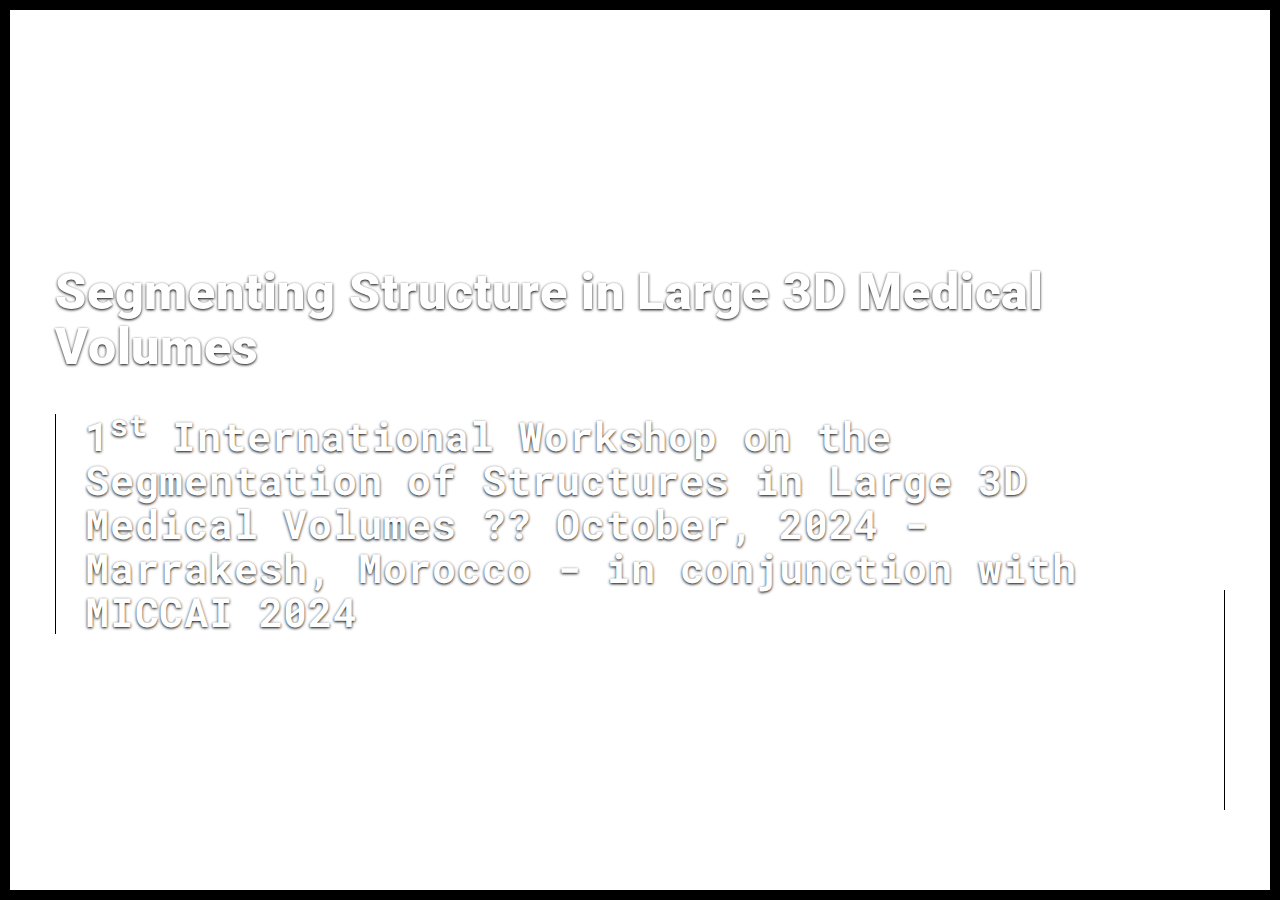
==== index.html @ 083bbbdd "update information" ====
<!DOCTYPE html>
<html lang="en">

<head>
  <meta charset="UTF-8">
  <meta content="IE=edge" http-equiv="X-UA-Compatible">
  <meta content="width=device-width,initial-scale=1" name="viewport">
  <meta content="description" name="description">
  <meta name="google" content="notranslate" />
  <meta content="Mashup templates have been developped by Orson.io team" name="author">

  <!-- Disable tap highlight on IE -->
  <meta name="msapplication-tap-highlight" content="no">
  
  <link rel="apple-touch-icon" sizes="57x57" href="./assets/favicon/apple-icon-57x57.png">
  <link rel="apple-touch-icon" sizes="60x60" href="./assets/favicon/apple-icon-60x60.png">
  <link rel="apple-touch-icon" sizes="72x72" href="./assets/favicon/apple-icon-72x72.png">
  <link rel="apple-touch-icon" sizes="76x76" href="./assets/favicon/apple-icon-76x76.png">
  <link rel="apple-touch-icon" sizes="114x114" href="./assets/favicon/apple-icon-114x114.png">
  <link rel="apple-touch-icon" sizes="120x120" href="./assets/favicon/apple-icon-120x120.png">
  <link rel="apple-touch-icon" sizes="144x144" href="./assets/favicon/apple-icon-144x144.png">
  <link rel="apple-touch-icon" sizes="152x152" href="./assets/favicon/apple-icon-152x152.png">
  <link rel="apple-touch-icon" sizes="180x180" href="./assets/favicon/apple-icon-180x180.png">
  <link rel="icon" type="image/png" sizes="192x192"  href="./assets/favicon/android-icon-192x192.png">
  <link rel="icon" type="image/png" sizes="32x32" href="./assets/favicon/favicon-32x32.png">
  <link rel="icon" type="image/png" sizes="96x96" href="./assets/favicon/favicon-96x96.png">
  <link rel="icon" type="image/png" sizes="16x16" href="./assets/favicon/favicon-16x16.png">
  
  <!--
  <link rel="icon" sizes="180x180" href="./assets/apple-icon-180x180.png">
  <link href="./assets/favicon.ico" rel="icon">
  -->

  <title>SASL3D Workshop</title>

<link href="./style.css" rel="stylesheet"></head>

<body class="minimal">
<div id="site-border-left"></div>
<div id="site-border-right"></div>
<div id="site-border-top"></div>
<div id="site-border-bottom"></div>
    
<script src="https://www.w3schools.com/lib/w3data.js"></script>
<header>
  <nav class="navbar  navbar-fixed-top navbar-inverse">
    <div w3-include-html="header.html"></div>
    <script>w3IncludeHTML();</script>
  </nav>
</header>
    
<!-- Add your site or app content here -->
  <div class="hero-full-container background-image-container white-text-container" style="background-image: url('./assets/images/space.png')">
    <div class="container">
      <div class="row">
        <div class="col-xl-12">
          <div class="hero-full-wrapper">
            <div class="text-content">
              <h1>Segmenting Structure in Large 3D Medical Volumes</h1>
                <h2>
                <span id="typed-strings">
                  <span>1<sup>st</sup> International Workshop on the Segmentation of Structures in Large 3D Medical Volumes</span>
                  <span>?? October, 2024 - Marrakesh, Morocco - in conjunction with MICCAI 2024</span>
                </span>
                <span id="typed"></span>
              </h2>
            </div>
          </div>
        </div>
      </div>
    </div>
  </div>

<script>
  document.addEventListener("DOMContentLoaded", function (event) {
     type();
     movingBackgroundImage();
  });
</script>

<!-- Google Analytics: change UA-XXXXX-X to be your site's ID -->
<!-- Global site tag (gtag.js) - Google Analytics -->
<script async src="https://www.googletagmanager.com/gtag/js?id=G-4VX36C1GSM"></script>
<script>
	window.dataLayer = window.dataLayer || [];

	function gtag() {
		dataLayer.push(arguments);
	}

	gtag('js', new Date());

	gtag('config', 'G-4VX36C1GSM');
</script>
<!--
<script>
  (function (i, s, o, g, r, a, m) {
    i['GoogleAnalyticsObject'] = r; i[r] = i[r] || function () {
      (i[r].q = i[r].q || []).push(arguments)
    }, i[r].l = 1 * new Date(); a = s.createElement(o),
      m = s.getElementsByTagName(o)[0]; a.async = 1; a.src = g; m.parentNode.insertBefore(a, m)
  })(window, document, 'script', '//www.google-analytics.com/analytics.js', 'ga');
  ga('create', 'G-4VX36C1GSM', 'auto');
  ga('send', 'pageview');
</script>
-->
<script type="text/javascript" src="./style.js"></script></body>

</html>
---- style.css ----
@import url(https://fonts.googleapis.com/css?family=Roboto:900|Roboto+Mono:300,400,700);
@import url(https://maxcdn.bootstrapcdn.com/font-awesome/4.7.0/css/font-awesome.min.css);

/*!
 * Bootstrap v3.3.7 (http://getbootstrap.com)
 * Copyright 2011-2016 Twitter, Inc.
 * Licensed under MIT (https://github.com/twbs/bootstrap/blob/master/LICENSE)
 */


/*! normalize.css v3.0.3 | MIT License | github.com/necolas/normalize.css */

html {
	font-family: sans-serif;
	-ms-text-size-adjust: 100%;
	-webkit-text-size-adjust: 100%
}

body {
	margin: 0
}

article,
aside,
details,
figcaption,
figure,
footer,
header,
hgroup,
main,
menu,
nav,
section,
summary {
	display: block
}

audio,
canvas,
progress,
video {
	display: inline-block;
	vertical-align: baseline
}

audio:not([controls]) {
	display: none;
	height: 0
}

[hidden],
template {
	display: none
}

a {
	background-color: transparent
}

a:active,
a:hover {
	outline: 0
}

abbr[title] {
	border-bottom: 1px dotted
}

b,
strong {
	font-weight: 700
}

dfn {
	font-style: italic
}

h1 {
	font-size: 1em;
	margin: .67em 0
}

mark {
	background: #ff0;
	color: #000
}

small {
	font-size: 80%
}

sub,
sup {
	font-size: 75%;
	line-height: 0;
	position: relative;
	vertical-align: baseline
}

sup {
	top: -.5em
}

sub {
	bottom: -.25em
}

img {
	border: 0
}

svg:not(:root) {
	overflow: hidden
}

figure {
	margin: 1em 40px
}

hr {
	box-sizing: content-box;
	height: 0
}

pre {
	overflow: auto
}

code,
kbd,
pre,
samp {
	font-family: monospace, monospace;
	font-size: 1em
}

button,
input,
optgroup,
select,
textarea {
	color: inherit;
	font: inherit;
	margin: 0
}

button {
	overflow: visible
}

button,
select {
	text-transform: none
}

button,
html input[type=button],
input[type=reset],
input[type=submit] {
	-webkit-appearance: button;
	cursor: pointer
}

button[disabled],
html input[disabled] {
	cursor: default
}

button::-moz-focus-inner,
input::-moz-focus-inner {
	border: 0;
	padding: 0
}

input {
	line-height: normal
}

input[type=checkbox],
input[type=radio] {
	box-sizing: border-box;
	padding: 0
}

input[type=number]::-webkit-inner-spin-button,
input[type=number]::-webkit-outer-spin-button {
	height: auto
}

input[type=search] {
	-webkit-appearance: textfield;
	box-sizing: content-box
}

input[type=search]::-webkit-search-cancel-button,
input[type=search]::-webkit-search-decoration {
	-webkit-appearance: none
}

fieldset {
	border: 1px solid silver;
	margin: 0 2px;
	padding: .35em .625em .75em
}

textarea {
	overflow: auto
}

optgroup {
	font-weight: 700
}

table {
	border-collapse: collapse;
	border-spacing: 0
}

td,
th {
	padding: 0
}


/*! Source: https://github.com/h5bp/html5-boilerplate/blob/master/src/css/main.css */

@media print {
	*,
	:after,
	:before {
		background: transparent!important;
		color: #000!important;
		box-shadow: none!important;
		text-shadow: none!important
	}
	a,
	a:visited {
		text-decoration: underline
	}
	a[href]:after {
		content: " (" attr(href) ")"
	}
	abbr[title]:after {
		content: " (" attr(title) ")"
	}
	a[href^="#"]:after,
	a[href^="javascript:"]:after {
		content: ""
	}
	blockquote,
	pre {
		border: 1px solid #999;
		page-break-inside: avoid
	}
	thead {
		display: table-header-group
	}
	img,
	tr {
		page-break-inside: avoid
	}
	img {
		max-width: 100%!important
	}
	h2,
	h3,
	p {
		orphans: 3;
		widows: 3
	}
	h2,
	h3 {
		page-break-after: avoid
	}
	.navbar {
		display: none
	}
	.btn>.caret,
	.dropup>.btn>.caret {
		border-top-color: #000!important
	}
	.label {
		border: 1px solid #000
	}
	.table {
		border-collapse: collapse!important
	}
	.table td,
	.table th {
		background-color: #fff!important
	}
	.table-bordered td,
	.table-bordered th {
		border: 1px solid #ddd!important
	}
}

*,
:after,
:before {
	-webkit-box-sizing: border-box;
	-moz-box-sizing: border-box;
	box-sizing: border-box
}

html {
	font-size: 10px;
	-webkit-tap-highlight-color: transparent
}

body {
	font-family: Roboto Mono, Helvetica, Arial, sans-serif;
	font-size: 16px;
	line-height: 1.78;
	color: #000;
	background-color: #fff
}

button,
input,
select,
textarea {
	font-family: inherit;
	font-size: inherit;
	line-height: inherit
}

a {
	color: #001aff;
	text-decoration: none
}

a:focus,
a:hover {
	color: #0012b3;
	text-decoration: underline
}

a:focus {
	outline: 5px auto -webkit-focus-ring-color;
	outline-offset: -2px
}

figure {
	margin: 0
}

img {
	vertical-align: middle
}

.img-responsive {
	display: block;
	max-width: 100%;
	height: auto
}

.img-rounded {
	border-radius: 0
}

.img-thumbnail {
	padding: 4px;
	line-height: 1.78;
	background-color: #fff;
	border: 1px solid #ddd;
	border-radius: 0;
	-webkit-transition: all .2s ease-in-out;
	-o-transition: all .2s ease-in-out;
	transition: all .2s ease-in-out;
	display: inline-block;
	max-width: 100%;
	height: auto
}

.img-circle {
	border-radius: 50%
}

hr {
	margin-top: 19px;
	margin-bottom: 19px;
	border: 0;
	border-top: 1px solid #eee
}

.sr-only {
	position: absolute;
	width: 1px;
	height: 1px;
	margin: -1px;
	padding: 0;
	overflow: hidden;
	clip: rect(0, 0, 0, 0);
	border: 0
}

.sr-only-focusable:active,
.sr-only-focusable:focus {
	position: static;
	width: auto;
	height: auto;
	margin: 0;
	overflow: visible;
	clip: auto
}

[role=button] {
	cursor: pointer
}

.h1,
.h2,
.h3,
.h4,
.h5,
.h6,
h1,
h2,
h3,
h4,
h5,
h6 {
	font-family: Roboto Mono, Helvetica, Arial, sans-serif;
	font-weight: 700;
	line-height: 1.1;
	color: #000
}

.h1 .small,
.h1 small,
.h2 .small,
.h2 small,
.h3 .small,
.h3 small,
.h4 .small,
.h4 small,
.h5 .small,
.h5 small,
.h6 .small,
.h6 small,
h1 .small,
h1 small,
h2 .small,
h2 small,
h3 .small,
h3 small,
h4 .small,
h4 small,
h5 .small,
h5 small,
h6 .small,
h6 small {
	font-weight: 400;
	line-height: 1;
	color: #777
}

.h1,
.h2,
.h3,
h1,
h2,
h3 {
	margin-top: 19px;
	margin-bottom: 9.5px
}

.h1 .small,
.h1 small,
.h2 .small,
.h2 small,
.h3 .small,
.h3 small,
h1 .small,
h1 small,
h2 .small,
h2 small,
h3 .small,
h3 small {
	font-size: 65%
}

.h4,
.h5,
.h6,
h4,
h5,
h6 {
	margin-top: 9.5px;
	margin-bottom: 9.5px
}

.h4 .small,
.h4 small,
.h5 .small,
.h5 small,
.h6 .small,
.h6 small,
h4 .small,
h4 small,
h5 .small,
h5 small,
h6 .small,
h6 small {
	font-size: 75%
}

.h1,
h1 {
	font-size: 50px
}

.h2,
h2 {
	font-size: 40px
}

.h3,
h3 {
	font-size: 20px
}

.h4,
.h5,
h4,
h5 {
	font-size: 11px
}

.h6,
h6 {
	font-size: 10px
}

p {
	margin: 0 0 9.5px
}

.lead {
	margin-bottom: 19px;
	font-size: 12px;
	font-weight: 300;
	line-height: 1.4
}

@media (min-width:768px) {
	.lead {
		font-size: 16.5px
	}
}

.small,
small {
	font-size: 90%
}

.mark,
mark {
	background-color: #fcf8e3;
	padding: .2em
}

.text-left {
	text-align: left
}

.text-right {
	text-align: right
}

.text-center {
	text-align: center
}

.text-justify {
	text-align: justify
}

.text-nowrap {
	white-space: nowrap
}

.text-lowercase {
	text-transform: lowercase
}

.initialism,
.text-uppercase {
	text-transform: uppercase
}

.text-capitalize {
	text-transform: capitalize
}

.text-muted {
	color: #777
}

.text-primary {
	color: #001aff
}

a.text-primary:focus,
a.text-primary:hover {
	color: #0015cc
}

.text-success {
	color: #fff
}

a.text-success:focus,
a.text-success:hover {
	color: #e6e6e6
}

.text-info {
	color: #31708f
}

a.text-info:focus,
a.text-info:hover {
	color: #245269
}

.text-warning {
	color: #8a6d3b
}

a.text-warning:focus,
a.text-warning:hover {
	color: #66512c
}

.text-danger {
	color: #fff
}

a.text-danger:focus,
a.text-danger:hover {
	color: #e6e6e6
}

.bg-primary {
	color: #fff;
	background-color: #001aff
}

a.bg-primary:focus,
a.bg-primary:hover {
	background-color: #0015cc
}

.bg-success,
a.bg-success:focus,
a.bg-success:hover {
	background-color: #000
}

.bg-info {
	background-color: #d9edf7
}

a.bg-info:focus,
a.bg-info:hover {
	background-color: #afd9ee
}

.bg-warning {
	background-color: #fcf8e3
}

a.bg-warning:focus,
a.bg-warning:hover {
	background-color: #f7ecb5
}

.bg-danger {
	background-color: red
}

a.bg-danger:focus,
a.bg-danger:hover {
	background-color: #c00
}

.page-header {
	padding-bottom: 8.5px;
	margin: 38px 0 19px;
	border-bottom: 1px solid #eee
}

ol,
ul {
	margin-top: 0;
	margin-bottom: 9.5px
}

ol ol,
ol ul,
ul ol,
ul ul {
	margin-bottom: 0
}

.list-inline,
.list-unstyled {
	padding-left: 0;
	list-style: none
}

.list-inline {
	margin-left: -5px
}

.list-inline>li {
	display: inline-block;
	padding-left: 5px;
	padding-right: 5px
}

dl {
	margin-top: 0;
	margin-bottom: 19px
}

dd,
dt {
	line-height: 1.78
}

dt {
	font-weight: 700
}

dd {
	margin-left: 0
}

.dl-horizontal dd:after,
.dl-horizontal dd:before {
	content: " ";
	display: table
}

.dl-horizontal dd:after {
	clear: both
}

@media (min-width:768px) {
	.dl-horizontal dt {
		float: left;
		width: 160px;
		clear: left;
		text-align: right;
		overflow: hidden;
		text-overflow: ellipsis;
		white-space: nowrap
	}
	.dl-horizontal dd {
		margin-left: 180px
	}
}

abbr[data-original-title],
abbr[title] {
	cursor: help;
	border-bottom: 1px dotted #777
}

.initialism {
	font-size: 90%
}

blockquote {
	padding: 9.5px 19px;
	margin: 0 0 19px;
	font-size: 13.75px;
	border-left: 5px solid #eee
}

blockquote ol:last-child,
blockquote p:last-child,
blockquote ul:last-child {
	margin-bottom: 0
}

blockquote .small,
blockquote footer,
blockquote small {
	display: block;
	font-size: 80%;
	line-height: 1.78;
	color: #777
}

blockquote .small:before,
blockquote footer:before,
blockquote small:before {
	content: "\2014   \A0"
}

.blockquote-reverse,
blockquote.pull-right {
	padding-right: 15px;
	padding-left: 0;
	border-right: 5px solid #eee;
	border-left: 0;
	text-align: right
}

.blockquote-reverse .small:before,
.blockquote-reverse footer:before,
.blockquote-reverse small:before,
blockquote.pull-right .small:before,
blockquote.pull-right footer:before,
blockquote.pull-right small:before {
	content: ""
}

.blockquote-reverse .small:after,
.blockquote-reverse footer:after,
.blockquote-reverse small:after,
blockquote.pull-right .small:after,
blockquote.pull-right footer:after,
blockquote.pull-right small:after {
	content: "\A0   \2014"
}

address {
	margin-bottom: 19px;
	font-style: normal;
	line-height: 1.78
}

code,
kbd,
pre,
samp {
	font-family: Menlo, Monaco, Consolas, Courier New, monospace
}

code {
	color: #c7254e;
	background-color: #f9f2f4
}

code,
kbd {
	padding: 2px 4px;
	font-size: 90%;
	border-radius: 0
}

kbd {
	color: #fff;
	background-color: #333;
	box-shadow: inset 0 -1px 0 rgba(0, 0, 0, .25)
}

kbd kbd {
	padding: 0;
	font-size: 100%;
	font-weight: 700;
	box-shadow: none
}

pre {
	display: block;
	padding: 9px;
	margin: 0 0 9.5px;
	font-size: 10px;
	line-height: 1.78;
	word-break: break-all;
	word-wrap: break-word;
	color: #333;
	background-color: #f5f5f5;
	border: 1px solid #ccc;
	border-radius: 0
}

pre code {
	padding: 0;
	font-size: inherit;
	color: inherit;
	white-space: pre-wrap;
	background-color: transparent;
	border-radius: 0
}

.pre-scrollable {
	max-height: 340px;
	overflow-y: scroll
}

.container {
	margin-right: auto;
	margin-left: auto;
	padding-left: 15px;
	padding-right: 15px
}

.container:after,
.container:before {
	content: " ";
	display: table
}

.container:after {
	clear: both
}

@media (min-width:768px) {
	.container {
		width: 750px
	}
}

@media (min-width:992px) {
	.container {
		width: 970px
	}
}

@media (min-width:1200px) {
	.container {
		width: 1170px
	}
}

.container-fluid {
	margin-right: auto;
	margin-left: auto;
	padding-left: 15px;
	padding-right: 15px
}

.container-fluid:after,
.container-fluid:before {
	content: " ";
	display: table
}

.container-fluid:after {
	clear: both
}

.row {
	margin-left: -15px;
	margin-right: -15px
}

.row:after,
.row:before {
	content: " ";
	display: table
}

.row:after {
	clear: both
}

.col-lg-1,
.col-lg-2,
.col-lg-3,
.col-lg-4,
.col-lg-5,
.col-lg-6,
.col-lg-7,
.col-lg-8,
.col-lg-9,
.col-lg-10,
.col-lg-11,
.col-lg-12,
.col-md-1,
.col-md-2,
.col-md-3,
.col-md-4,
.col-md-5,
.col-md-6,
.col-md-7,
.col-md-8,
.col-md-9,
.col-md-10,
.col-md-11,
.col-md-12,
.col-sm-1,
.col-sm-2,
.col-sm-3,
.col-sm-4,
.col-sm-5,
.col-sm-6,
.col-sm-7,
.col-sm-8,
.col-sm-9,
.col-sm-10,
.col-sm-11,
.col-sm-12,
.col-xs-1,
.col-xs-2,
.col-xs-3,
.col-xs-4,
.col-xs-5,
.col-xs-6,
.col-xs-7,
.col-xs-8,
.col-xs-9,
.col-xs-10,
.col-xs-11,
.col-xs-12 {
	position: relative;
	min-height: 1px;
	padding-left: 15px;
	padding-right: 15px
}

.col-xs-1,
.col-xs-2,
.col-xs-3,
.col-xs-4,
.col-xs-5,
.col-xs-6,
.col-xs-7,
.col-xs-8,
.col-xs-9,
.col-xs-10,
.col-xs-11,
.col-xs-12 {
	float: left
}

.col-xs-1 {
	width: 8.33333%
}

.col-xs-2 {
	width: 16.66667%
}

.col-xs-3 {
	width: 25%
}

.col-xs-4 {
	width: 33.33333%
}

.col-xs-5 {
	width: 41.66667%
}

.col-xs-6 {
	width: 50%
}

.col-xs-7 {
	width: 58.33333%
}

.col-xs-8 {
	width: 66.66667%
}

.col-xs-9 {
	width: 75%
}

.col-xs-10 {
	width: 83.33333%
}

.col-xs-11 {
	width: 91.66667%
}

.col-xs-12 {
	width: 100%
}

.col-xs-pull-0 {
	right: auto
}

.col-xs-pull-1 {
	right: 8.33333%
}

.col-xs-pull-2 {
	right: 16.66667%
}

.col-xs-pull-3 {
	right: 25%
}

.col-xs-pull-4 {
	right: 33.33333%
}

.col-xs-pull-5 {
	right: 41.66667%
}

.col-xs-pull-6 {
	right: 50%
}

.col-xs-pull-7 {
	right: 58.33333%
}

.col-xs-pull-8 {
	right: 66.66667%
}

.col-xs-pull-9 {
	right: 75%
}

.col-xs-pull-10 {
	right: 83.33333%
}

.col-xs-pull-11 {
	right: 91.66667%
}

.col-xs-pull-12 {
	right: 100%
}

.col-xs-push-0 {
	left: auto
}

.col-xs-push-1 {
	left: 8.33333%
}

.col-xs-push-2 {
	left: 16.66667%
}

.col-xs-push-3 {
	left: 25%
}

.col-xs-push-4 {
	left: 33.33333%
}

.col-xs-push-5 {
	left: 41.66667%
}

.col-xs-push-6 {
	left: 50%
}

.col-xs-push-7 {
	left: 58.33333%
}

.col-xs-push-8 {
	left: 66.66667%
}

.col-xs-push-9 {
	left: 75%
}

.col-xs-push-10 {
	left: 83.33333%
}

.col-xs-push-11 {
	left: 91.66667%
}

.col-xs-push-12 {
	left: 100%
}

.col-xs-offset-0 {
	margin-left: 0
}

.col-xs-offset-1 {
	margin-left: 8.33333%
}

.col-xs-offset-2 {
	margin-left: 16.66667%
}

.col-xs-offset-3 {
	margin-left: 25%
}

.col-xs-offset-4 {
	margin-left: 33.33333%
}

.col-xs-offset-5 {
	margin-left: 41.66667%
}

.col-xs-offset-6 {
	margin-left: 50%
}

.col-xs-offset-7 {
	margin-left: 58.33333%
}

.col-xs-offset-8 {
	margin-left: 66.66667%
}

.col-xs-offset-9 {
	margin-left: 75%
}

.col-xs-offset-10 {
	margin-left: 83.33333%
}

.col-xs-offset-11 {
	margin-left: 91.66667%
}

.col-xs-offset-12 {
	margin-left: 100%
}

@media (min-width:768px) {
	.col-sm-1,
	.col-sm-2,
	.col-sm-3,
	.col-sm-4,
	.col-sm-5,
	.col-sm-6,
	.col-sm-7,
	.col-sm-8,
	.col-sm-9,
	.col-sm-10,
	.col-sm-11,
	.col-sm-12 {
		float: left
	}
	.col-sm-1 {
		width: 8.33333%
	}
	.col-sm-2 {
		width: 16.66667%
	}
	.col-sm-3 {
		width: 25%
	}
	.col-sm-4 {
		width: 33.33333%
	}
	.col-sm-5 {
		width: 41.66667%
	}
	.col-sm-6 {
		width: 50%
	}
	.col-sm-7 {
		width: 58.33333%
	}
	.col-sm-8 {
		width: 66.66667%
	}
	.col-sm-9 {
		width: 75%
	}
	.col-sm-10 {
		width: 83.33333%
	}
	.col-sm-11 {
		width: 91.66667%
	}
	.col-sm-12 {
		width: 100%
	}
	.col-sm-pull-0 {
		right: auto
	}
	.col-sm-pull-1 {
		right: 8.33333%
	}
	.col-sm-pull-2 {
		right: 16.66667%
	}
	.col-sm-pull-3 {
		right: 25%
	}
	.col-sm-pull-4 {
		right: 33.33333%
	}
	.col-sm-pull-5 {
		right: 41.66667%
	}
	.col-sm-pull-6 {
		right: 50%
	}
	.col-sm-pull-7 {
		right: 58.33333%
	}
	.col-sm-pull-8 {
		right: 66.66667%
	}
	.col-sm-pull-9 {
		right: 75%
	}
	.col-sm-pull-10 {
		right: 83.33333%
	}
	.col-sm-pull-11 {
		right: 91.66667%
	}
	.col-sm-pull-12 {
		right: 100%
	}
	.col-sm-push-0 {
		left: auto
	}
	.col-sm-push-1 {
		left: 8.33333%
	}
	.col-sm-push-2 {
		left: 16.66667%
	}
	.col-sm-push-3 {
		left: 25%
	}
	.col-sm-push-4 {
		left: 33.33333%
	}
	.col-sm-push-5 {
		left: 41.66667%
	}
	.col-sm-push-6 {
		left: 50%
	}
	.col-sm-push-7 {
		left: 58.33333%
	}
	.col-sm-push-8 {
		left: 66.66667%
	}
	.col-sm-push-9 {
		left: 75%
	}
	.col-sm-push-10 {
		left: 83.33333%
	}
	.col-sm-push-11 {
		left: 91.66667%
	}
	.col-sm-push-12 {
		left: 100%
	}
	.col-sm-offset-0 {
		margin-left: 0
	}
	.col-sm-offset-1 {
		margin-left: 8.33333%
	}
	.col-sm-offset-2 {
		margin-left: 16.66667%
	}
	.col-sm-offset-3 {
		margin-left: 25%
	}
	.col-sm-offset-4 {
		margin-left: 33.33333%
	}
	.col-sm-offset-5 {
		margin-left: 41.66667%
	}
	.col-sm-offset-6 {
		margin-left: 50%
	}
	.col-sm-offset-7 {
		margin-left: 58.33333%
	}
	.col-sm-offset-8 {
		margin-left: 66.66667%
	}
	.col-sm-offset-9 {
		margin-left: 75%
	}
	.col-sm-offset-10 {
		margin-left: 83.33333%
	}
	.col-sm-offset-11 {
		margin-left: 91.66667%
	}
	.col-sm-offset-12 {
		margin-left: 100%
	}
}

@media (min-width:992px) {
	.col-md-1,
	.col-md-2,
	.col-md-3,
	.col-md-4,
	.col-md-5,
	.col-md-6,
	.col-md-7,
	.col-md-8,
	.col-md-9,
	.col-md-10,
	.col-md-11,
	.col-md-12 {
		float: left
	}
	.col-md-1 {
		width: 8.33333%
	}
	.col-md-2 {
		width: 16.66667%
	}
	.col-md-3 {
		width: 25%
	}
	.col-md-4 {
		width: 33.33333%
	}
	.col-md-5 {
		width: 41.66667%
	}
	.col-md-6 {
		width: 50%
	}
	.col-md-7 {
		width: 58.33333%
	}
	.col-md-8 {
		width: 66.66667%
	}
	.col-md-9 {
		width: 75%
	}
	.col-md-10 {
		width: 83.33333%
	}
	.col-md-11 {
		width: 91.66667%
	}
	.col-md-12 {
		width: 100%
	}
	.col-md-pull-0 {
		right: auto
	}
	.col-md-pull-1 {
		right: 8.33333%
	}
	.col-md-pull-2 {
		right: 16.66667%
	}
	.col-md-pull-3 {
		right: 25%
	}
	.col-md-pull-4 {
		right: 33.33333%
	}
	.col-md-pull-5 {
		right: 41.66667%
	}
	.col-md-pull-6 {
		right: 50%
	}
	.col-md-pull-7 {
		right: 58.33333%
	}
	.col-md-pull-8 {
		right: 66.66667%
	}
	.col-md-pull-9 {
		right: 75%
	}
	.col-md-pull-10 {
		right: 83.33333%
	}
	.col-md-pull-11 {
		right: 91.66667%
	}
	.col-md-pull-12 {
		right: 100%
	}
	.col-md-push-0 {
		left: auto
	}
	.col-md-push-1 {
		left: 8.33333%
	}
	.col-md-push-2 {
		left: 16.66667%
	}
	.col-md-push-3 {
		left: 25%
	}
	.col-md-push-4 {
		left: 33.33333%
	}
	.col-md-push-5 {
		left: 41.66667%
	}
	.col-md-push-6 {
		left: 50%
	}
	.col-md-push-7 {
		left: 58.33333%
	}
	.col-md-push-8 {
		left: 66.66667%
	}
	.col-md-push-9 {
		left: 75%
	}
	.col-md-push-10 {
		left: 83.33333%
	}
	.col-md-push-11 {
		left: 91.66667%
	}
	.col-md-push-12 {
		left: 100%
	}
	.col-md-offset-0 {
		margin-left: 0
	}
	.col-md-offset-1 {
		margin-left: 8.33333%
	}
	.col-md-offset-2 {
		margin-left: 16.66667%
	}
	.col-md-offset-3 {
		margin-left: 25%
	}
	.col-md-offset-4 {
		margin-left: 33.33333%
	}
	.col-md-offset-5 {
		margin-left: 41.66667%
	}
	.col-md-offset-6 {
		margin-left: 50%
	}
	.col-md-offset-7 {
		margin-left: 58.33333%
	}
	.col-md-offset-8 {
		margin-left: 66.66667%
	}
	.col-md-offset-9 {
		margin-left: 75%
	}
	.col-md-offset-10 {
		margin-left: 83.33333%
	}
	.col-md-offset-11 {
		margin-left: 91.66667%
	}
	.col-md-offset-12 {
		margin-left: 100%
	}
}

@media (min-width:1200px) {
	.col-lg-1,
	.col-lg-2,
	.col-lg-3,
	.col-lg-4,
	.col-lg-5,
	.col-lg-6,
	.col-lg-7,
	.col-lg-8,
	.col-lg-9,
	.col-lg-10,
	.col-lg-11,
	.col-lg-12 {
		float: left
	}
	.col-lg-1 {
		width: 8.33333%
	}
	.col-lg-2 {
		width: 16.66667%
	}
	.col-lg-3 {
		width: 25%
	}
	.col-lg-4 {
		width: 33.33333%
	}
	.col-lg-5 {
		width: 41.66667%
	}
	.col-lg-6 {
		width: 50%
	}
	.col-lg-7 {
		width: 58.33333%
	}
	.col-lg-8 {
		width: 66.66667%
	}
	.col-lg-9 {
		width: 75%
	}
	.col-lg-10 {
		width: 83.33333%
	}
	.col-lg-11 {
		width: 91.66667%
	}
	.col-lg-12 {
		width: 100%
	}
	.col-lg-pull-0 {
		right: auto
	}
	.col-lg-pull-1 {
		right: 8.33333%
	}
	.col-lg-pull-2 {
		right: 16.66667%
	}
	.col-lg-pull-3 {
		right: 25%
	}
	.col-lg-pull-4 {
		right: 33.33333%
	}
	.col-lg-pull-5 {
		right: 41.66667%
	}
	.col-lg-pull-6 {
		right: 50%
	}
	.col-lg-pull-7 {
		right: 58.33333%
	}
	.col-lg-pull-8 {
		right: 66.66667%
	}
	.col-lg-pull-9 {
		right: 75%
	}
	.col-lg-pull-10 {
		right: 83.33333%
	}
	.col-lg-pull-11 {
		right: 91.66667%
	}
	.col-lg-pull-12 {
		right: 100%
	}
	.col-lg-push-0 {
		left: auto
	}
	.col-lg-push-1 {
		left: 8.33333%
	}
	.col-lg-push-2 {
		left: 16.66667%
	}
	.col-lg-push-3 {
		left: 25%
	}
	.col-lg-push-4 {
		left: 33.33333%
	}
	.col-lg-push-5 {
		left: 41.66667%
	}
	.col-lg-push-6 {
		left: 50%
	}
	.col-lg-push-7 {
		left: 58.33333%
	}
	.col-lg-push-8 {
		left: 66.66667%
	}
	.col-lg-push-9 {
		left: 75%
	}
	.col-lg-push-10 {
		left: 83.33333%
	}
	.col-lg-push-11 {
		left: 91.66667%
	}
	.col-lg-push-12 {
		left: 100%
	}
	.col-lg-offset-0 {
		margin-left: 0
	}
	.col-lg-offset-1 {
		margin-left: 8.33333%
	}
	.col-lg-offset-2 {
		margin-left: 16.66667%
	}
	.col-lg-offset-3 {
		margin-left: 25%
	}
	.col-lg-offset-4 {
		margin-left: 33.33333%
	}
	.col-lg-offset-5 {
		margin-left: 41.66667%
	}
	.col-lg-offset-6 {
		margin-left: 50%
	}
	.col-lg-offset-7 {
		margin-left: 58.33333%
	}
	.col-lg-offset-8 {
		margin-left: 66.66667%
	}
	.col-lg-offset-9 {
		margin-left: 75%
	}
	.col-lg-offset-10 {
		margin-left: 83.33333%
	}
	.col-lg-offset-11 {
		margin-left: 91.66667%
	}
	.col-lg-offset-12 {
		margin-left: 100%
	}
}

table {
	background-color: transparent
}

caption {
	padding-top: 8px;
	padding-bottom: 8px;
	color: #777
}

caption,
th {
	text-align: left
}

.table {
	width: 100%;
	max-width: 100%;
	margin-bottom: 19px
}

.table>tbody>tr>td,
.table>tbody>tr>th,
.table>tfoot>tr>td,
.table>tfoot>tr>th,
.table>thead>tr>td,
.table>thead>tr>th {
	padding: 8px;
	line-height: 1.78;
	vertical-align: top;
	border-top: 1px solid #ddd
}

.table>thead>tr>th {
	vertical-align: bottom;
	border-bottom: 2px solid #ddd
}

.table>caption+thead>tr:first-child>td,
.table>caption+thead>tr:first-child>th,
.table>colgroup+thead>tr:first-child>td,
.table>colgroup+thead>tr:first-child>th,
.table>thead:first-child>tr:first-child>td,
.table>thead:first-child>tr:first-child>th {
	border-top: 0
}

.table>tbody+tbody {
	border-top: 2px solid #ddd
}

.table .table {
	background-color: #fff
}

.table-condensed>tbody>tr>td,
.table-condensed>tbody>tr>th,
.table-condensed>tfoot>tr>td,
.table-condensed>tfoot>tr>th,
.table-condensed>thead>tr>td,
.table-condensed>thead>tr>th {
	padding: 5px
}

.table-bordered,
.table-bordered>tbody>tr>td,
.table-bordered>tbody>tr>th,
.table-bordered>tfoot>tr>td,
.table-bordered>tfoot>tr>th,
.table-bordered>thead>tr>td,
.table-bordered>thead>tr>th {
	border: 1px solid #ddd
}

.table-bordered>thead>tr>td,
.table-bordered>thead>tr>th {
	border-bottom-width: 2px
}

.table-striped>tbody>tr:nth-of-type(odd) {
	background-color: #f9f9f9
}

.table-hover>tbody>tr:hover {
	background-color: #f5f5f5
}

table col[class*=col-] {
	position: static;
	float: none;
	display: table-column
}

table td[class*=col-],
table th[class*=col-] {
	position: static;
	float: none;
	display: table-cell
}

.table>tbody>tr.active>td,
.table>tbody>tr.active>th,
.table>tbody>tr>td.active,
.table>tbody>tr>th.active,
.table>tfoot>tr.active>td,
.table>tfoot>tr.active>th,
.table>tfoot>tr>td.active,
.table>tfoot>tr>th.active,
.table>thead>tr.active>td,
.table>thead>tr.active>th,
.table>thead>tr>td.active,
.table>thead>tr>th.active {
	background-color: #f5f5f5
}

.table-hover>tbody>tr.active:hover>td,
.table-hover>tbody>tr.active:hover>th,
.table-hover>tbody>tr:hover>.active,
.table-hover>tbody>tr>td.active:hover,
.table-hover>tbody>tr>th.active:hover {
	background-color: #e8e8e8
}

.table-hover>tbody>tr.success:hover>td,
.table-hover>tbody>tr.success:hover>th,
.table-hover>tbody>tr:hover>.success,
.table-hover>tbody>tr>td.success:hover,
.table-hover>tbody>tr>th.success:hover,
.table>tbody>tr.success>td,
.table>tbody>tr.success>th,
.table>tbody>tr>td.success,
.table>tbody>tr>th.success,
.table>tfoot>tr.success>td,
.table>tfoot>tr.success>th,
.table>tfoot>tr>td.success,
.table>tfoot>tr>th.success,
.table>thead>tr.success>td,
.table>thead>tr.success>th,
.table>thead>tr>td.success,
.table>thead>tr>th.success {
	background-color: #000
}

.table>tbody>tr.info>td,
.table>tbody>tr.info>th,
.table>tbody>tr>td.info,
.table>tbody>tr>th.info,
.table>tfoot>tr.info>td,
.table>tfoot>tr.info>th,
.table>tfoot>tr>td.info,
.table>tfoot>tr>th.info,
.table>thead>tr.info>td,
.table>thead>tr.info>th,
.table>thead>tr>td.info,
.table>thead>tr>th.info {
	background-color: #d9edf7
}

.table-hover>tbody>tr.info:hover>td,
.table-hover>tbody>tr.info:hover>th,
.table-hover>tbody>tr:hover>.info,
.table-hover>tbody>tr>td.info:hover,
.table-hover>tbody>tr>th.info:hover {
	background-color: #c4e3f3
}

.table>tbody>tr.warning>td,
.table>tbody>tr.warning>th,
.table>tbody>tr>td.warning,
.table>tbody>tr>th.warning,
.table>tfoot>tr.warning>td,
.table>tfoot>tr.warning>th,
.table>tfoot>tr>td.warning,
.table>tfoot>tr>th.warning,
.table>thead>tr.warning>td,
.table>thead>tr.warning>th,
.table>thead>tr>td.warning,
.table>thead>tr>th.warning {
	background-color: #fcf8e3
}

.table-hover>tbody>tr.warning:hover>td,
.table-hover>tbody>tr.warning:hover>th,
.table-hover>tbody>tr:hover>.warning,
.table-hover>tbody>tr>td.warning:hover,
.table-hover>tbody>tr>th.warning:hover {
	background-color: #faf2cc
}

.table>tbody>tr.danger>td,
.table>tbody>tr.danger>th,
.table>tbody>tr>td.danger,
.table>tbody>tr>th.danger,
.table>tfoot>tr.danger>td,
.table>tfoot>tr.danger>th,
.table>tfoot>tr>td.danger,
.table>tfoot>tr>th.danger,
.table>thead>tr.danger>td,
.table>thead>tr.danger>th,
.table>thead>tr>td.danger,
.table>thead>tr>th.danger {
	background-color: red
}

.table-hover>tbody>tr.danger:hover>td,
.table-hover>tbody>tr.danger:hover>th,
.table-hover>tbody>tr:hover>.danger,
.table-hover>tbody>tr>td.danger:hover,
.table-hover>tbody>tr>th.danger:hover {
	background-color: #e60000
}

.table-responsive {
	overflow-x: auto;
	min-height: .01%
}

@media screen and (max-width:767px) {
	.table-responsive {
		width: 100%;
		margin-bottom: 14.25px;
		overflow-y: hidden;
		-ms-overflow-style: -ms-autohiding-scrollbar;
		border: 1px solid #ddd
	}
	.table-responsive>.table {
		margin-bottom: 0
	}
	.table-responsive>.table>tbody>tr>td,
	.table-responsive>.table>tbody>tr>th,
	.table-responsive>.table>tfoot>tr>td,
	.table-responsive>.table>tfoot>tr>th,
	.table-responsive>.table>thead>tr>td,
	.table-responsive>.table>thead>tr>th {
		white-space: nowrap
	}
	.table-responsive>.table-bordered {
		border: 0
	}
	.table-responsive>.table-bordered>tbody>tr>td:first-child,
	.table-responsive>.table-bordered>tbody>tr>th:first-child,
	.table-responsive>.table-bordered>tfoot>tr>td:first-child,
	.table-responsive>.table-bordered>tfoot>tr>th:first-child,
	.table-responsive>.table-bordered>thead>tr>td:first-child,
	.table-responsive>.table-bordered>thead>tr>th:first-child {
		border-left: 0
	}
	.table-responsive>.table-bordered>tbody>tr>td:last-child,
	.table-responsive>.table-bordered>tbody>tr>th:last-child,
	.table-responsive>.table-bordered>tfoot>tr>td:last-child,
	.table-responsive>.table-bordered>tfoot>tr>th:last-child,
	.table-responsive>.table-bordered>thead>tr>td:last-child,
	.table-responsive>.table-bordered>thead>tr>th:last-child {
		border-right: 0
	}
	.table-responsive>.table-bordered>tbody>tr:last-child>td,
	.table-responsive>.table-bordered>tbody>tr:last-child>th,
	.table-responsive>.table-bordered>tfoot>tr:last-child>td,
	.table-responsive>.table-bordered>tfoot>tr:last-child>th {
		border-bottom: 0
	}
}

fieldset {
	margin: 0;
	min-width: 0
}

fieldset,
legend {
	padding: 0;
	border: 0
}

legend {
	display: block;
	width: 100%;
	margin-bottom: 19px;
	font-size: 16.5px;
	line-height: inherit;
	color: #333;
	border-bottom: 1px solid #e5e5e5
}

label {
	display: inline-block;
	max-width: 100%;
	margin-bottom: 5px;
	font-weight: 700
}

input[type=search] {
	-webkit-box-sizing: border-box;
	-moz-box-sizing: border-box;
	box-sizing: border-box
}

input[type=checkbox],
input[type=radio] {
	margin: 4px 0 0;
	margin-top: 1px\9;
	line-height: normal
}

input[type=file] {
	display: block
}

input[type=range] {
	display: block;
	width: 100%
}

select[multiple],
select[size] {
	height: auto
}

input[type=checkbox]:focus,
input[type=file]:focus,
input[type=radio]:focus {
	outline: 5px auto -webkit-focus-ring-color;
	outline-offset: -2px
}

output {
	padding-top: 9px
}

.form-control,
output {
	display: block;
	font-size: 11px;
	line-height: 1.78;
	color: #555
}

.form-control {
	width: 100%;
	height: 40px;
	padding: 8px 14px;
	background-color: #fff;
	background-image: none;
	border: 1px solid #000;
	border-radius: 0;
	-webkit-box-shadow: inset 0 1px 1px rgba(0, 0, 0, .075);
	box-shadow: inset 0 1px 1px rgba(0, 0, 0, .075);
	-webkit-transition: border-color .15s ease-in-out, box-shadow .15s ease-in-out;
	-o-transition: border-color ease-in-out .15s, box-shadow ease-in-out .15s;
	transition: border-color .15s ease-in-out, box-shadow .15s ease-in-out
}

.form-control:focus {
	border-color: #66afe9;
	-webkit-box-shadow: inset 0 1px 1px rgba(0, 0, 0, .075), 0 0 8px rgba(102, 175, 233, .6);
	box-shadow: inset 0 1px 1px rgba(0, 0, 0, .075), 0 0 8px rgba(102, 175, 233, .6)
}

.form-control::-moz-placeholder {
	color: #999;
	opacity: 1
}

.form-control:-ms-input-placeholder {
	color: #999
}

.form-control::-webkit-input-placeholder {
	color: #999
}

.form-control::-ms-expand {
	border: 0;
	background-color: transparent
}

.form-control[disabled],
.form-control[readonly],
fieldset[disabled] .form-control {
	background-color: #eee;
	opacity: 1
}

.form-control[disabled],
fieldset[disabled] .form-control {
	cursor: not-allowed
}

textarea.form-control {
	height: auto
}

input[type=search] {
	-webkit-appearance: none
}

@media screen and (-webkit-min-device-pixel-ratio:0) {
	input[type=date].form-control,
	input[type=datetime-local].form-control,
	input[type=month].form-control,
	input[type=time].form-control {
		line-height: 40px
	}
	.input-group-sm>.input-group-btn>input[type=date].btn,
	.input-group-sm>.input-group-btn>input[type=datetime-local].btn,
	.input-group-sm>.input-group-btn>input[type=month].btn,
	.input-group-sm>.input-group-btn>input[type=time].btn,
	.input-group-sm>input[type=date].form-control,
	.input-group-sm>input[type=date].input-group-addon,
	.input-group-sm>input[type=datetime-local].form-control,
	.input-group-sm>input[type=datetime-local].input-group-addon,
	.input-group-sm>input[type=month].form-control,
	.input-group-sm>input[type=month].input-group-addon,
	.input-group-sm>input[type=time].form-control,
	.input-group-sm>input[type=time].input-group-addon,
	.input-group-sm input[type=date],
	.input-group-sm input[type=datetime-local],
	.input-group-sm input[type=month],
	.input-group-sm input[type=time],
	input[type=date].input-sm,
	input[type=datetime-local].input-sm,
	input[type=month].input-sm,
	input[type=time].input-sm {
		line-height: 27px
	}
	.input-group-lg>.input-group-btn>input[type=date].btn,
	.input-group-lg>.input-group-btn>input[type=datetime-local].btn,
	.input-group-lg>.input-group-btn>input[type=month].btn,
	.input-group-lg>.input-group-btn>input[type=time].btn,
	.input-group-lg>input[type=date].form-control,
	.input-group-lg>input[type=date].input-group-addon,
	.input-group-lg>input[type=datetime-local].form-control,
	.input-group-lg>input[type=datetime-local].input-group-addon,
	.input-group-lg>input[type=month].form-control,
	.input-group-lg>input[type=month].input-group-addon,
	.input-group-lg>input[type=time].form-control,
	.input-group-lg>input[type=time].input-group-addon,
	.input-group-lg input[type=date],
	.input-group-lg input[type=datetime-local],
	.input-group-lg input[type=month],
	.input-group-lg input[type=time],
	input[type=date].input-lg,
	input[type=datetime-local].input-lg,
	input[type=month].input-lg,
	input[type=time].input-lg {
		line-height: 41px
	}
}

.form-group {
	margin-bottom: 15px
}

.checkbox,
.radio {
	position: relative;
	display: block;
	margin-top: 10px;
	margin-bottom: 10px
}

.checkbox label,
.radio label {
	min-height: 19px;
	padding-left: 20px;
	margin-bottom: 0;
	font-weight: 400;
	cursor: pointer
}

.checkbox-inline input[type=checkbox],
.checkbox input[type=checkbox],
.radio-inline input[type=radio],
.radio input[type=radio] {
	position: absolute;
	margin-left: -20px;
	margin-top: 4px\9
}

.checkbox+.checkbox,
.radio+.radio {
	margin-top: -5px
}

.checkbox-inline,
.radio-inline {
	position: relative;
	display: inline-block;
	padding-left: 20px;
	margin-bottom: 0;
	vertical-align: middle;
	font-weight: 400;
	cursor: pointer
}

.checkbox-inline+.checkbox-inline,
.radio-inline+.radio-inline {
	margin-top: 0;
	margin-left: 10px
}

.checkbox-inline.disabled,
.checkbox.disabled label,
.radio-inline.disabled,
.radio.disabled label,
fieldset[disabled] .checkbox-inline,
fieldset[disabled] .checkbox label,
fieldset[disabled] .radio-inline,
fieldset[disabled] .radio label,
fieldset[disabled] input[type=checkbox],
fieldset[disabled] input[type=radio],
input[type=checkbox].disabled,
input[type=checkbox][disabled],
input[type=radio].disabled,
input[type=radio][disabled] {
	cursor: not-allowed
}

.form-control-static {
	padding-top: 9px;
	padding-bottom: 9px;
	margin-bottom: 0;
	min-height: 30px
}

.form-control-static.input-lg,
.form-control-static.input-sm,
.input-group-lg>.form-control-static.form-control,
.input-group-lg>.form-control-static.input-group-addon,
.input-group-lg>.input-group-btn>.form-control-static.btn,
.input-group-sm>.form-control-static.form-control,
.input-group-sm>.form-control-static.input-group-addon,
.input-group-sm>.input-group-btn>.form-control-static.btn {
	padding-left: 0;
	padding-right: 0
}

.input-group-sm>.form-control,
.input-group-sm>.input-group-addon,
.input-group-sm>.input-group-btn>.btn,
.input-sm {
	height: 27px;
	padding: 5px 10px;
	font-size: 10px;
	line-height: 1.5;
	border-radius: 0
}

.input-group-sm>.input-group-btn>select.btn,
.input-group-sm>select.form-control,
.input-group-sm>select.input-group-addon,
select.input-sm {
	height: 27px;
	line-height: 27px
}

.input-group-sm>.input-group-btn>select[multiple].btn,
.input-group-sm>.input-group-btn>textarea.btn,
.input-group-sm>select[multiple].form-control,
.input-group-sm>select[multiple].input-group-addon,
.input-group-sm>textarea.form-control,
.input-group-sm>textarea.input-group-addon,
select[multiple].input-sm,
textarea.input-sm {
	height: auto
}

.form-group-sm .form-control {
	height: 27px;
	padding: 5px 10px;
	font-size: 10px;
	line-height: 1.5;
	border-radius: 0
}

.form-group-sm select.form-control {
	height: 27px;
	line-height: 27px
}

.form-group-sm select[multiple].form-control,
.form-group-sm textarea.form-control {
	height: auto
}

.form-group-sm .form-control-static {
	height: 27px;
	min-height: 29px;
	padding: 6px 10px;
	font-size: 10px;
	line-height: 1.5
}

.input-group-lg>.form-control,
.input-group-lg>.input-group-addon,
.input-group-lg>.input-group-btn>.btn,
.input-lg {
	height: 41px;
	padding: 10px 16px;
	font-size: 14px;
	line-height: 1.33333;
	border-radius: 0
}

.input-group-lg>.input-group-btn>select.btn,
.input-group-lg>select.form-control,
.input-group-lg>select.input-group-addon,
select.input-lg {
	height: 41px;
	line-height: 41px
}

.input-group-lg>.input-group-btn>select[multiple].btn,
.input-group-lg>.input-group-btn>textarea.btn,
.input-group-lg>select[multiple].form-control,
.input-group-lg>select[multiple].input-group-addon,
.input-group-lg>textarea.form-control,
.input-group-lg>textarea.input-group-addon,
select[multiple].input-lg,
textarea.input-lg {
	height: auto
}

.form-group-lg .form-control {
	height: 41px;
	padding: 10px 16px;
	font-size: 14px;
	line-height: 1.33333;
	border-radius: 0
}

.form-group-lg select.form-control {
	height: 41px;
	line-height: 41px
}

.form-group-lg select[multiple].form-control,
.form-group-lg textarea.form-control {
	height: auto
}

.form-group-lg .form-control-static {
	height: 41px;
	min-height: 33px;
	padding: 11px 16px;
	font-size: 14px;
	line-height: 1.33333
}

.has-feedback {
	position: relative
}

.has-feedback .form-control {
	padding-right: 50px
}

.form-control-feedback {
	position: absolute;
	top: 0;
	right: 0;
	z-index: 2;
	display: block;
	width: 40px;
	height: 40px;
	line-height: 40px;
	text-align: center;
	pointer-events: none
}

.form-group-lg .form-control+.form-control-feedback,
.input-group-lg+.form-control-feedback,
.input-group-lg>.form-control+.form-control-feedback,
.input-group-lg>.input-group-addon+.form-control-feedback,
.input-group-lg>.input-group-btn>.btn+.form-control-feedback,
.input-lg+.form-control-feedback {
	width: 41px;
	height: 41px;
	line-height: 41px
}

.form-group-sm .form-control+.form-control-feedback,
.input-group-sm+.form-control-feedback,
.input-group-sm>.form-control+.form-control-feedback,
.input-group-sm>.input-group-addon+.form-control-feedback,
.input-group-sm>.input-group-btn>.btn+.form-control-feedback,
.input-sm+.form-control-feedback {
	width: 27px;
	height: 27px;
	line-height: 27px
}

.has-success .checkbox,
.has-success .checkbox-inline,
.has-success.checkbox-inline label,
.has-success.checkbox label,
.has-success .control-label,
.has-success .help-block,
.has-success .radio,
.has-success .radio-inline,
.has-success.radio-inline label,
.has-success.radio label {
	color: #fff
}

.has-success .form-control {
	border-color: #fff;
	-webkit-box-shadow: inset 0 1px 1px rgba(0, 0, 0, .075);
	box-shadow: inset 0 1px 1px rgba(0, 0, 0, .075)
}

.has-success .form-control:focus {
	border-color: #e6e6e6;
	-webkit-box-shadow: inset 0 1px 1px rgba(0, 0, 0, .075), 0 0 6px #fff;
	box-shadow: inset 0 1px 1px rgba(0, 0, 0, .075), 0 0 6px #fff
}

.has-success .input-group-addon {
	color: #fff;
	border-color: #fff;
	background-color: #000
}

.has-success .form-control-feedback {
	color: #fff
}

.has-warning .checkbox,
.has-warning .checkbox-inline,
.has-warning.checkbox-inline label,
.has-warning.checkbox label,
.has-warning .control-label,
.has-warning .help-block,
.has-warning .radio,
.has-warning .radio-inline,
.has-warning.radio-inline label,
.has-warning.radio label {
	color: #8a6d3b
}

.has-warning .form-control {
	border-color: #8a6d3b;
	-webkit-box-shadow: inset 0 1px 1px rgba(0, 0, 0, .075);
	box-shadow: inset 0 1px 1px rgba(0, 0, 0, .075)
}

.has-warning .form-control:focus {
	border-color: #66512c;
	-webkit-box-shadow: inset 0 1px 1px rgba(0, 0, 0, .075), 0 0 6px #c0a16b;
	box-shadow: inset 0 1px 1px rgba(0, 0, 0, .075), 0 0 6px #c0a16b
}

.has-warning .input-group-addon {
	color: #8a6d3b;
	border-color: #8a6d3b;
	background-color: #fcf8e3
}

.has-warning .form-control-feedback {
	color: #8a6d3b
}

.has-error .checkbox,
.has-error .checkbox-inline,
.has-error.checkbox-inline label,
.has-error.checkbox label,
.has-error .control-label,
.has-error .help-block,
.has-error .radio,
.has-error .radio-inline,
.has-error.radio-inline label,
.has-error.radio label {
	color: #fff
}

.has-error .form-control {
	border-color: #fff;
	-webkit-box-shadow: inset 0 1px 1px rgba(0, 0, 0, .075);
	box-shadow: inset 0 1px 1px rgba(0, 0, 0, .075)
}

.has-error .form-control:focus {
	border-color: #e6e6e6;
	-webkit-box-shadow: inset 0 1px 1px rgba(0, 0, 0, .075), 0 0 6px #fff;
	box-shadow: inset 0 1px 1px rgba(0, 0, 0, .075), 0 0 6px #fff
}

.has-error .input-group-addon {
	color: #fff;
	border-color: #fff;
	background-color: red
}

.has-error .form-control-feedback {
	color: #fff
}

.has-feedback label~.form-control-feedback {
	top: 24px
}

.has-feedback label.sr-only~.form-control-feedback {
	top: 0
}

.help-block {
	display: block;
	margin-top: 5px;
	margin-bottom: 10px;
	color: #404040
}

@media (min-width:768px) {
	.form-inline .form-group {
		display: inline-block;
		margin-bottom: 0;
		vertical-align: middle
	}
	.form-inline .form-control {
		display: inline-block;
		width: auto;
		vertical-align: middle
	}
	.form-inline .form-control-static {
		display: inline-block
	}
	.form-inline .input-group {
		display: inline-table;
		vertical-align: middle
	}
	.form-inline .input-group .form-control,
	.form-inline .input-group .input-group-addon,
	.form-inline .input-group .input-group-btn {
		width: auto
	}
	.form-inline .input-group>.form-control {
		width: 100%
	}
	.form-inline .control-label {
		margin-bottom: 0;
		vertical-align: middle
	}
	.form-inline .checkbox,
	.form-inline .radio {
		display: inline-block;
		margin-top: 0;
		margin-bottom: 0;
		vertical-align: middle
	}
	.form-inline .checkbox label,
	.form-inline .radio label {
		padding-left: 0
	}
	.form-inline .checkbox input[type=checkbox],
	.form-inline .radio input[type=radio] {
		position: relative;
		margin-left: 0
	}
	.form-inline .has-feedback .form-control-feedback {
		top: 0
	}
}

.form-horizontal .checkbox,
.form-horizontal .checkbox-inline,
.form-horizontal .radio,
.form-horizontal .radio-inline {
	margin-top: 0;
	margin-bottom: 0;
	padding-top: 9px
}

.form-horizontal .checkbox,
.form-horizontal .radio {
	min-height: 28px
}

.form-horizontal .form-group {
	margin-left: -15px;
	margin-right: -15px
}

.form-horizontal .form-group:after,
.form-horizontal .form-group:before {
	content: " ";
	display: table
}

.form-horizontal .form-group:after {
	clear: both
}

@media (min-width:768px) {
	.form-horizontal .control-label {
		text-align: right;
		margin-bottom: 0;
		padding-top: 9px
	}
}

.form-horizontal .has-feedback .form-control-feedback {
	right: 15px
}

@media (min-width:768px) {
	.form-horizontal .form-group-lg .control-label {
		padding-top: 11px;
		font-size: 14px
	}
}

@media (min-width:768px) {
	.form-horizontal .form-group-sm .control-label {
		padding-top: 6px;
		font-size: 10px
	}
}

.btn {
	display: inline-block;
	margin-bottom: 0;
	font-weight: 400;
	text-align: center;
	vertical-align: middle;
	touch-action: manipulation;
	cursor: pointer;
	background-image: none;
	border: 1px solid transparent;
	white-space: nowrap;
	padding: 8px 14px;
	font-size: 11px;
	line-height: 1.78;
	border-radius: 0;
	-webkit-user-select: none;
	-moz-user-select: none;
	-ms-user-select: none;
	user-select: none
}

.btn.active.focus,
.btn.active:focus,
.btn.focus,
.btn:active.focus,
.btn:active:focus,
.btn:focus {
	outline: 5px auto -webkit-focus-ring-color;
	outline-offset: -2px
}

.btn.focus,
.btn:focus,
.btn:hover {
	color: #000;
	text-decoration: none
}

.btn.active,
.btn:active {
	outline: 0;
	background-image: none;
	-webkit-box-shadow: inset 0 3px 5px rgba(0, 0, 0, .125);
	box-shadow: inset 0 3px 5px rgba(0, 0, 0, .125)
}

.btn.disabled,
.btn[disabled],
fieldset[disabled] .btn {
	cursor: not-allowed;
	opacity: .65;
	filter: alpha(opacity=65);
	-webkit-box-shadow: none;
	box-shadow: none
}

a.btn.disabled,
fieldset[disabled] a.btn {
	pointer-events: none
}

.btn-default,
.btn-default.active,
.btn-default.active.focus,
.btn-default.active:focus,
.btn-default.active:hover,
.btn-default.focus,
.btn-default:active,
.btn-default:active.focus,
.btn-default:active:focus,
.btn-default:active:hover,
.btn-default:focus,
.btn-default:hover,
.open>.btn-default.dropdown-toggle,
.open>.btn-default.dropdown-toggle.focus,
.open>.btn-default.dropdown-toggle:focus,
.open>.btn-default.dropdown-toggle:hover {
	color: #000;
	background-color: transparent;
	border-color: #000
}

.btn-default.active,
.btn-default:active,
.open>.btn-default.dropdown-toggle {
	background-image: none
}

.btn-default.disabled.focus,
.btn-default.disabled:focus,
.btn-default.disabled:hover,
.btn-default[disabled].focus,
.btn-default[disabled]:focus,
.btn-default[disabled]:hover,
fieldset[disabled] .btn-default.focus,
fieldset[disabled] .btn-default:focus,
fieldset[disabled] .btn-default:hover {
	background-color: transparent;
	border-color: #000
}

.btn-default .badge {
	color: transparent;
	background-color: #000
}

.btn-primary {
	color: #001aff;
	background-color: transparent;
	border-color: #001aff
}

.btn-primary.focus,
.btn-primary:focus {
	color: #001aff;
	background-color: transparent;
	border-color: #000d80
}

.btn-primary.active,
.btn-primary:active,
.btn-primary:hover,
.open>.btn-primary.dropdown-toggle {
	color: #001aff;
	background-color: transparent;
	border-color: #0014c2
}

.btn-primary.active.focus,
.btn-primary.active:focus,
.btn-primary.active:hover,
.btn-primary:active.focus,
.btn-primary:active:focus,
.btn-primary:active:hover,
.open>.btn-primary.dropdown-toggle.focus,
.open>.btn-primary.dropdown-toggle:focus,
.open>.btn-primary.dropdown-toggle:hover {
	color: #001aff;
	background-color: transparent;
	border-color: #000d80
}

.btn-primary.active,
.btn-primary:active,
.open>.btn-primary.dropdown-toggle {
	background-image: none
}

.btn-primary.disabled.focus,
.btn-primary.disabled:focus,
.btn-primary.disabled:hover,
.btn-primary[disabled].focus,
.btn-primary[disabled]:focus,
.btn-primary[disabled]:hover,
fieldset[disabled] .btn-primary.focus,
fieldset[disabled] .btn-primary:focus,
fieldset[disabled] .btn-primary:hover {
	background-color: transparent;
	border-color: #001aff
}

.btn-primary .badge {
	color: transparent;
	background-color: #001aff
}

.btn-success {
	color: #5cb85c;
	background-color: transparent;
	border-color: #5cb85c
}

.btn-success.focus,
.btn-success:focus {
	color: #5cb85c;
	background-color: transparent;
	border-color: #2d672d
}

.btn-success.active,
.btn-success:active,
.btn-success:hover,
.open>.btn-success.dropdown-toggle {
	color: #5cb85c;
	background-color: transparent;
	border-color: #419641
}

.btn-success.active.focus,
.btn-success.active:focus,
.btn-success.active:hover,
.btn-success:active.focus,
.btn-success:active:focus,
.btn-success:active:hover,
.open>.btn-success.dropdown-toggle.focus,
.open>.btn-success.dropdown-toggle:focus,
.open>.btn-success.dropdown-toggle:hover {
	color: #5cb85c;
	background-color: transparent;
	border-color: #2d672d
}

.btn-success.active,
.btn-success:active,
.open>.btn-success.dropdown-toggle {
	background-image: none
}

.btn-success.disabled.focus,
.btn-success.disabled:focus,
.btn-success.disabled:hover,
.btn-success[disabled].focus,
.btn-success[disabled]:focus,
.btn-success[disabled]:hover,
fieldset[disabled] .btn-success.focus,
fieldset[disabled] .btn-success:focus,
fieldset[disabled] .btn-success:hover {
	background-color: transparent;
	border-color: #5cb85c
}

.btn-success .badge {
	color: transparent;
	background-color: #5cb85c
}

.btn-info {
	border-color: #5bc0de
}

.btn-info,
.btn-info.focus,
.btn-info:focus {
	color: #5bc0de;
	background-color: transparent
}

.btn-info.focus,
.btn-info:focus {
	border-color: #1f7e9a
}

.btn-info.active,
.btn-info:active,
.btn-info:hover,
.open>.btn-info.dropdown-toggle {
	color: #5bc0de;
	background-color: transparent;
	border-color: #2aabd2
}

.btn-info.active.focus,
.btn-info.active:focus,
.btn-info.active:hover,
.btn-info:active.focus,
.btn-info:active:focus,
.btn-info:active:hover,
.open>.btn-info.dropdown-toggle.focus,
.open>.btn-info.dropdown-toggle:focus,
.open>.btn-info.dropdown-toggle:hover {
	color: #5bc0de;
	background-color: transparent;
	border-color: #1f7e9a
}

.btn-info.active,
.btn-info:active,
.open>.btn-info.dropdown-toggle {
	background-image: none
}

.btn-info.disabled.focus,
.btn-info.disabled:focus,
.btn-info.disabled:hover,
.btn-info[disabled].focus,
.btn-info[disabled]:focus,
.btn-info[disabled]:hover,
fieldset[disabled] .btn-info.focus,
fieldset[disabled] .btn-info:focus,
fieldset[disabled] .btn-info:hover {
	background-color: transparent;
	border-color: #5bc0de
}

.btn-info .badge {
	color: transparent;
	background-color: #5bc0de
}

.btn-warning {
	color: #f0ad4e;
	background-color: transparent;
	border-color: #f0ad4e
}

.btn-warning.focus,
.btn-warning:focus {
	color: #f0ad4e;
	background-color: transparent;
	border-color: #b06d0f
}

.btn-warning.active,
.btn-warning:active,
.btn-warning:hover,
.open>.btn-warning.dropdown-toggle {
	color: #f0ad4e;
	background-color: transparent;
	border-color: #eb9316
}

.btn-warning.active.focus,
.btn-warning.active:focus,
.btn-warning.active:hover,
.btn-warning:active.focus,
.btn-warning:active:focus,
.btn-warning:active:hover,
.open>.btn-warning.dropdown-toggle.focus,
.open>.btn-warning.dropdown-toggle:focus,
.open>.btn-warning.dropdown-toggle:hover {
	color: #f0ad4e;
	background-color: transparent;
	border-color: #b06d0f
}

.btn-warning.active,
.btn-warning:active,
.open>.btn-warning.dropdown-toggle {
	background-image: none
}

.btn-warning.disabled.focus,
.btn-warning.disabled:focus,
.btn-warning.disabled:hover,
.btn-warning[disabled].focus,
.btn-warning[disabled]:focus,
.btn-warning[disabled]:hover,
fieldset[disabled] .btn-warning.focus,
fieldset[disabled] .btn-warning:focus,
fieldset[disabled] .btn-warning:hover {
	background-color: transparent;
	border-color: #f0ad4e
}

.btn-warning .badge {
	color: transparent;
	background-color: #f0ad4e
}

.btn-danger {
	color: #d9534f;
	background-color: transparent;
	border-color: #d9534f
}

.btn-danger.focus,
.btn-danger:focus {
	color: #d9534f;
	background-color: transparent;
	border-color: #8b211e
}

.btn-danger.active,
.btn-danger:active,
.btn-danger:hover,
.open>.btn-danger.dropdown-toggle {
	color: #d9534f;
	background-color: transparent;
	border-color: #c12e2a
}

.btn-danger.active.focus,
.btn-danger.active:focus,
.btn-danger.active:hover,
.btn-danger:active.focus,
.btn-danger:active:focus,
.btn-danger:active:hover,
.open>.btn-danger.dropdown-toggle.focus,
.open>.btn-danger.dropdown-toggle:focus,
.open>.btn-danger.dropdown-toggle:hover {
	color: #d9534f;
	background-color: transparent;
	border-color: #8b211e
}

.btn-danger.active,
.btn-danger:active,
.open>.btn-danger.dropdown-toggle {
	background-image: none
}

.btn-danger.disabled.focus,
.btn-danger.disabled:focus,
.btn-danger.disabled:hover,
.btn-danger[disabled].focus,
.btn-danger[disabled]:focus,
.btn-danger[disabled]:hover,
fieldset[disabled] .btn-danger.focus,
fieldset[disabled] .btn-danger:focus,
fieldset[disabled] .btn-danger:hover {
	background-color: transparent;
	border-color: #d9534f
}

.btn-danger .badge {
	color: transparent;
	background-color: #d9534f
}

.btn-link {
	color: #001aff;
	font-weight: 400;
	border-radius: 0
}

.btn-link,
.btn-link.active,
.btn-link:active,
.btn-link[disabled],
fieldset[disabled] .btn-link {
	background-color: transparent;
	-webkit-box-shadow: none;
	box-shadow: none
}

.btn-link,
.btn-link:active,
.btn-link:focus,
.btn-link:hover {
	border-color: transparent
}

.btn-link:focus,
.btn-link:hover {
	color: #0012b3;
	text-decoration: underline;
	background-color: transparent
}

.btn-link[disabled]:focus,
.btn-link[disabled]:hover,
fieldset[disabled] .btn-link:focus,
fieldset[disabled] .btn-link:hover {
	color: #777;
	text-decoration: none
}

.btn-group-lg>.btn,
.btn-lg {
	padding: 10px 16px;
	font-size: 14px;
	line-height: 1.33333;
	border-radius: 0
}

.btn-group-sm>.btn,
.btn-sm {
	padding: 5px 10px;
	font-size: 10px;
	line-height: 1.5;
	border-radius: 0
}

.btn-group-xs>.btn,
.btn-xs {
	padding: 1px 5px;
	font-size: 10px;
	line-height: 1.5;
	border-radius: 0
}

.btn-block {
	display: block;
	width: 100%
}

.btn-block+.btn-block {
	margin-top: 5px
}

input[type=button].btn-block,
input[type=reset].btn-block,
input[type=submit].btn-block {
	width: 100%
}

.fade {
	opacity: 0;
	-webkit-transition: opacity .15s linear;
	-o-transition: opacity .15s linear;
	transition: opacity .15s linear
}

.fade.in {
	opacity: 1
}

.collapse {
	display: none
}

.collapse.in {
	display: block
}

tr.collapse.in {
	display: table-row
}

tbody.collapse.in {
	display: table-row-group
}

.collapsing {
	position: relative;
	height: 0;
	overflow: hidden;
	-webkit-transition-property: height, visibility;
	transition-property: height, visibility;
	-webkit-transition-duration: .35s;
	transition-duration: .35s;
	-webkit-transition-timing-function: ease;
	transition-timing-function: ease
}

.caret {
	display: inline-block;
	width: 0;
	height: 0;
	margin-left: 2px;
	vertical-align: middle;
	border-top: 4px dashed;
	border-top: 4px solid\9;
	border-right: 4px solid transparent;
	border-left: 4px solid transparent
}

.dropdown,
.dropup {
	position: relative
}

.dropdown-toggle:focus {
	outline: 0
}

.dropdown-menu {
	position: absolute;
	top: 100%;
	left: 0;
	z-index: 1000;
	display: none;
	float: left;
	min-width: 160px;
	padding: 5px 0;
	margin: 2px 0 0;
	list-style: none;
	font-size: 11px;
	text-align: left;
	background-color: #fff;
	border: 1px solid #ccc;
	border: 1px solid rgba(0, 0, 0, .15);
	border-radius: 0;
	-webkit-box-shadow: 0 6px 12px rgba(0, 0, 0, .175);
	box-shadow: 0 6px 12px rgba(0, 0, 0, .175);
	background-clip: padding-box
}

.dropdown-menu.pull-right {
	right: 0;
	left: auto
}

.dropdown-menu .divider {
	height: 1px;
	margin: 8.5px 0;
	overflow: hidden;
	background-color: #e5e5e5
}

.dropdown-menu>li>a {
	display: block;
	padding: 3px 20px;
	clear: both;
	font-weight: 400;
	line-height: 1.78;
	color: #333;
	white-space: nowrap
}

.dropdown-menu>li>a:focus,
.dropdown-menu>li>a:hover {
	text-decoration: none;
	color: #262626;
	background-color: #f5f5f5
}

.dropdown-menu>.active>a,
.dropdown-menu>.active>a:focus,
.dropdown-menu>.active>a:hover {
	color: #fff;
	text-decoration: none;
	outline: 0;
	background-color: #001aff
}

.dropdown-menu>.disabled>a,
.dropdown-menu>.disabled>a:focus,
.dropdown-menu>.disabled>a:hover {
	color: #777
}

.dropdown-menu>.disabled>a:focus,
.dropdown-menu>.disabled>a:hover {
	text-decoration: none;
	background-color: transparent;
	background-image: none;
	filter: progid:DXImageTransform.Microsoft.gradient(enabled=false);
	cursor: not-allowed
}

.open>.dropdown-menu {
	display: block
}

.open>a {
	outline: 0
}

.dropdown-menu-right {
	left: auto;
	right: 0
}

.dropdown-menu-left {
	left: 0;
	right: auto
}

.dropdown-header {
	display: block;
	padding: 3px 20px;
	font-size: 10px;
	line-height: 1.78;
	color: #777;
	white-space: nowrap
}

.dropdown-backdrop {
	position: fixed;
	left: 0;
	right: 0;
	bottom: 0;
	top: 0;
	z-index: 990
}

.pull-right>.dropdown-menu {
	right: 0;
	left: auto
}

.dropup .caret,
.navbar-fixed-bottom .dropdown .caret {
	border-top: 0;
	border-bottom: 4px dashed;
	border-bottom: 4px solid\9;
	content: ""
}

.dropup .dropdown-menu,
.navbar-fixed-bottom .dropdown .dropdown-menu {
	top: auto;
	bottom: 100%;
	margin-bottom: 2px
}

@media (min-width:768px) {
	.navbar-right .dropdown-menu {
		right: 0;
		left: auto
	}
	.navbar-right .dropdown-menu-left {
		left: 0;
		right: auto
	}
}

.btn-group,
.btn-group-vertical {
	position: relative;
	display: inline-block;
	vertical-align: middle
}

.btn-group-vertical>.btn,
.btn-group>.btn {
	position: relative;
	float: left
}

.btn-group-vertical>.btn.active,
.btn-group-vertical>.btn:active,
.btn-group-vertical>.btn:focus,
.btn-group-vertical>.btn:hover,
.btn-group>.btn.active,
.btn-group>.btn:active,
.btn-group>.btn:focus,
.btn-group>.btn:hover {
	z-index: 2
}

.btn-group .btn+.btn,
.btn-group .btn+.btn-group,
.btn-group .btn-group+.btn,
.btn-group .btn-group+.btn-group {
	margin-left: -1px
}

.btn-toolbar {
	margin-left: -5px
}

.btn-toolbar:after,
.btn-toolbar:before {
	content: " ";
	display: table
}

.btn-toolbar:after {
	clear: both
}

.btn-toolbar .btn,
.btn-toolbar .btn-group,
.btn-toolbar .input-group {
	float: left
}

.btn-toolbar>.btn,
.btn-toolbar>.btn-group,
.btn-toolbar>.input-group {
	margin-left: 5px
}

.btn-group>.btn:not(:first-child):not(:last-child):not(.dropdown-toggle) {
	border-radius: 0
}

.btn-group>.btn:first-child {
	margin-left: 0
}

.btn-group>.btn:first-child:not(:last-child):not(.dropdown-toggle) {
	border-bottom-right-radius: 0;
	border-top-right-radius: 0
}

.btn-group>.btn:last-child:not(:first-child),
.btn-group>.dropdown-toggle:not(:first-child) {
	border-bottom-left-radius: 0;
	border-top-left-radius: 0
}

.btn-group>.btn-group {
	float: left
}

.btn-group>.btn-group:not(:first-child):not(:last-child)>.btn {
	border-radius: 0
}

.btn-group>.btn-group:first-child:not(:last-child)>.btn:last-child,
.btn-group>.btn-group:first-child:not(:last-child)>.dropdown-toggle {
	border-bottom-right-radius: 0;
	border-top-right-radius: 0
}

.btn-group>.btn-group:last-child:not(:first-child)>.btn:first-child {
	border-bottom-left-radius: 0;
	border-top-left-radius: 0
}

.btn-group .dropdown-toggle:active,
.btn-group.open .dropdown-toggle {
	outline: 0
}

.btn-group>.btn+.dropdown-toggle {
	padding-left: 8px;
	padding-right: 8px
}

.btn-group-lg.btn-group>.btn+.dropdown-toggle,
.btn-group>.btn-lg+.dropdown-toggle {
	padding-left: 12px;
	padding-right: 12px
}

.btn-group.open .dropdown-toggle {
	-webkit-box-shadow: inset 0 3px 5px rgba(0, 0, 0, .125);
	box-shadow: inset 0 3px 5px rgba(0, 0, 0, .125)
}

.btn-group.open .dropdown-toggle.btn-link {
	-webkit-box-shadow: none;
	box-shadow: none
}

.btn .caret {
	margin-left: 0
}

.btn-group-lg>.btn .caret,
.btn-lg .caret {
	border-width: 5px 5px 0;
	border-bottom-width: 0
}

.dropup .btn-group-lg>.btn .caret,
.dropup .btn-lg .caret {
	border-width: 0 5px 5px
}

.btn-group-vertical>.btn,
.btn-group-vertical>.btn-group,
.btn-group-vertical>.btn-group>.btn {
	display: block;
	float: none;
	width: 100%;
	max-width: 100%
}

.btn-group-vertical>.btn-group:after,
.btn-group-vertical>.btn-group:before {
	content: " ";
	display: table
}

.btn-group-vertical>.btn-group:after {
	clear: both
}

.btn-group-vertical>.btn-group>.btn {
	float: none
}

.btn-group-vertical>.btn+.btn,
.btn-group-vertical>.btn+.btn-group,
.btn-group-vertical>.btn-group+.btn,
.btn-group-vertical>.btn-group+.btn-group {
	margin-top: -1px;
	margin-left: 0
}

.btn-group-vertical>.btn:not(:first-child):not(:last-child) {
	border-radius: 0
}

.btn-group-vertical>.btn:first-child:not(:last-child),
.btn-group-vertical>.btn:last-child:not(:first-child) {
	border-top-right-radius: 0;
	border-top-left-radius: 0;
	border-bottom-right-radius: 0;
	border-bottom-left-radius: 0
}

.btn-group-vertical>.btn-group:not(:first-child):not(:last-child)>.btn {
	border-radius: 0
}

.btn-group-vertical>.btn-group:first-child:not(:last-child)>.btn:last-child,
.btn-group-vertical>.btn-group:first-child:not(:last-child)>.dropdown-toggle {
	border-bottom-right-radius: 0;
	border-bottom-left-radius: 0
}

.btn-group-vertical>.btn-group:last-child:not(:first-child)>.btn:first-child {
	border-top-right-radius: 0;
	border-top-left-radius: 0
}

.btn-group-justified {
	display: table;
	width: 100%;
	table-layout: fixed;
	border-collapse: separate
}

.btn-group-justified>.btn,
.btn-group-justified>.btn-group {
	float: none;
	display: table-cell;
	width: 1%
}

.btn-group-justified>.btn-group .btn {
	width: 100%
}

.btn-group-justified>.btn-group .dropdown-menu {
	left: auto
}

[data-toggle=buttons]>.btn-group>.btn input[type=checkbox],
[data-toggle=buttons]>.btn-group>.btn input[type=radio],
[data-toggle=buttons]>.btn input[type=checkbox],
[data-toggle=buttons]>.btn input[type=radio] {
	position: absolute;
	clip: rect(0, 0, 0, 0);
	pointer-events: none
}

.input-group {
	position: relative;
	display: table;
	border-collapse: separate
}

.input-group[class*=col-] {
	float: none;
	padding-left: 0;
	padding-right: 0
}

.input-group .form-control {
	position: relative;
	z-index: 2;
	float: left;
	width: 100%;
	margin-bottom: 0
}

.input-group .form-control:focus {
	z-index: 3
}

.input-group-addon,
.input-group-btn,
.input-group .form-control {
	display: table-cell
}

.input-group-addon:not(:first-child):not(:last-child),
.input-group-btn:not(:first-child):not(:last-child),
.input-group .form-control:not(:first-child):not(:last-child) {
	border-radius: 0
}

.input-group-addon,
.input-group-btn {
	width: 1%;
	white-space: nowrap;
	vertical-align: middle
}

.input-group-addon {
	padding: 8px 14px;
	font-size: 11px;
	font-weight: 400;
	line-height: 1;
	color: #555;
	text-align: center;
	background-color: #eee;
	border: 1px solid #000;
	border-radius: 0
}

.input-group-addon.input-sm,
.input-group-sm>.input-group-addon,
.input-group-sm>.input-group-btn>.input-group-addon.btn {
	padding: 5px 10px;
	font-size: 10px;
	border-radius: 0
}

.input-group-addon.input-lg,
.input-group-lg>.input-group-addon,
.input-group-lg>.input-group-btn>.input-group-addon.btn {
	padding: 10px 16px;
	font-size: 14px;
	border-radius: 0
}

.input-group-addon input[type=checkbox],
.input-group-addon input[type=radio] {
	margin-top: 0
}

.input-group-addon:first-child,
.input-group-btn:first-child>.btn,
.input-group-btn:first-child>.btn-group>.btn,
.input-group-btn:first-child>.dropdown-toggle,
.input-group-btn:last-child>.btn-group:not(:last-child)>.btn,
.input-group-btn:last-child>.btn:not(:last-child):not(.dropdown-toggle),
.input-group .form-control:first-child {
	border-bottom-right-radius: 0;
	border-top-right-radius: 0
}

.input-group-addon:first-child {
	border-right: 0
}

.input-group-addon:last-child,
.input-group-btn:first-child>.btn-group:not(:first-child)>.btn,
.input-group-btn:first-child>.btn:not(:first-child),
.input-group-btn:last-child>.btn,
.input-group-btn:last-child>.btn-group>.btn,
.input-group-btn:last-child>.dropdown-toggle,
.input-group .form-control:last-child {
	border-bottom-left-radius: 0;
	border-top-left-radius: 0
}

.input-group-addon:last-child {
	border-left: 0
}

.input-group-btn {
	font-size: 0;
	white-space: nowrap
}

.input-group-btn,
.input-group-btn>.btn {
	position: relative
}

.input-group-btn>.btn+.btn {
	margin-left: -1px
}

.input-group-btn>.btn:active,
.input-group-btn>.btn:focus,
.input-group-btn>.btn:hover {
	z-index: 2
}

.input-group-btn:first-child>.btn,
.input-group-btn:first-child>.btn-group {
	margin-right: -1px
}

.input-group-btn:last-child>.btn,
.input-group-btn:last-child>.btn-group {
	z-index: 2;
	margin-left: -1px
}

.nav {
	margin-bottom: 0;
	padding-left: 0;
	list-style: none
}

.nav:after,
.nav:before {
	content: " ";
	display: table
}

.nav:after {
	clear: both
}

.nav>li,
.nav>li>a {
	position: relative;
	display: block
}

.nav>li>a {
	padding: 10px 15px
}

.nav>li>a:focus,
.nav>li>a:hover {
	text-decoration: none;
	background-color: transparent
}

.nav>li.disabled>a {
	color: #777
}

.nav>li.disabled>a:focus,
.nav>li.disabled>a:hover {
	color: #777;
	text-decoration: none;
	background-color: transparent;
	cursor: not-allowed
}

.nav .open>a,
.nav .open>a:focus,
.nav .open>a:hover {
	background-color: transparent;
	border-color: #001aff
}

.nav .nav-divider {
	height: 1px;
	margin: 8.5px 0;
	overflow: hidden;
	background-color: #e5e5e5
}

.nav>li>a>img {
	max-width: none
}

.nav-tabs {
	border-bottom: 1px solid #ddd
}

.nav-tabs>li {
	float: left;
	margin-bottom: -1px
}

.nav-tabs>li>a {
	margin-right: 2px;
	line-height: 1.78;
	border: 1px solid transparent;
	border-radius: 0 0 0 0
}

.nav-tabs>li>a:hover {
	border-color: #eee #eee #ddd
}

.nav-tabs>li.active>a,
.nav-tabs>li.active>a:focus,
.nav-tabs>li.active>a:hover {
	color: #555;
	background-color: #fff;
	border: 1px solid #ddd;
	border-bottom-color: transparent;
	cursor: default
}

.nav-pills>li {
	float: left
}

.nav-pills>li>a {
	border-radius: 0
}

.nav-pills>li+li {
	margin-left: 2px
}

.nav-pills>li.active>a,
.nav-pills>li.active>a:focus,
.nav-pills>li.active>a:hover {
	color: #fff;
	background-color: #001aff
}

.nav-stacked>li {
	float: none
}

.nav-stacked>li+li {
	margin-top: 2px;
	margin-left: 0
}

.nav-justified,
.nav-tabs.nav-justified {
	width: 100%
}

.nav-justified>li,
.nav-tabs.nav-justified>li {
	float: none
}

.nav-justified>li>a,
.nav-tabs.nav-justified>li>a {
	text-align: center;
	margin-bottom: 5px
}

.nav-justified>.dropdown .dropdown-menu {
	top: auto;
	left: auto
}

@media (min-width:768px) {
	.nav-justified>li,
	.nav-tabs.nav-justified>li {
		display: table-cell;
		width: 1%
	}
	.nav-justified>li>a,
	.nav-tabs.nav-justified>li>a {
		margin-bottom: 0
	}
}

.nav-tabs-justified,
.nav-tabs.nav-justified {
	border-bottom: 0
}

.nav-tabs-justified>li>a,
.nav-tabs.nav-justified>li>a {
	margin-right: 0;
	border-radius: 0
}

.nav-tabs-justified>.active>a,
.nav-tabs-justified>.active>a:focus,
.nav-tabs-justified>.active>a:hover,
.nav-tabs.nav-justified>.active>a,
.nav-tabs.nav-justified>.active>a:focus,
.nav-tabs.nav-justified>.active>a:hover {
	border: 1px solid #ddd
}

@media (min-width:768px) {
	.nav-tabs-justified>li>a,
	.nav-tabs.nav-justified>li>a {
		border-bottom: 1px solid #ddd;
		border-radius: 0 0 0 0
	}
	.nav-tabs-justified>.active>a,
	.nav-tabs-justified>.active>a:focus,
	.nav-tabs-justified>.active>a:hover,
	.nav-tabs.nav-justified>.active>a,
	.nav-tabs.nav-justified>.active>a:focus,
	.nav-tabs.nav-justified>.active>a:hover {
		border-bottom-color: #fff
	}
}

.tab-content>.tab-pane {
	display: none
}

.tab-content>.active {
	display: block
}

.nav-tabs .dropdown-menu {
	margin-top: -1px;
	border-top-right-radius: 0;
	border-top-left-radius: 0
}

.navbar {
	position: relative;
	min-height: 20px;
	margin-bottom: 19px;
	border: 1px solid transparent
}

.navbar:after,
.navbar:before {
	content: " ";
	display: table
}

.navbar:after {
	clear: both
}

@media (min-width:768px) {
	.navbar {
		border-radius: 0
	}
}

.navbar-header:after,
.navbar-header:before {
	content: " ";
	display: table
}

.navbar-header:after {
	clear: both
}

@media (min-width:768px) {
	.navbar-header {
		float: left
	}
}

.navbar-collapse {
	overflow-x: visible;
	padding-right: 15px;
	padding-left: 15px;
	border-top: 1px solid transparent;
	box-shadow: inset 0 1px 0 hsla(0, 0%, 100%, .1);
	-webkit-overflow-scrolling: touch
}

.navbar-collapse:after,
.navbar-collapse:before {
	content: " ";
	display: table
}

.navbar-collapse:after {
	clear: both
}

.navbar-collapse.in {
	overflow-y: auto
}

@media (min-width:768px) {
	.navbar-collapse {
		width: auto;
		border-top: 0;
		box-shadow: none
	}
	.navbar-collapse.collapse {
		display: block!important;
		height: auto!important;
		padding-bottom: 0;
		overflow: visible!important
	}
	.navbar-collapse.in {
		overflow-y: visible
	}
	.navbar-fixed-bottom .navbar-collapse,
	.navbar-fixed-top .navbar-collapse,
	.navbar-static-top .navbar-collapse {
		padding-left: 0;
		padding-right: 0
	}
}

.navbar-fixed-bottom .navbar-collapse,
.navbar-fixed-top .navbar-collapse {
	max-height: 340px
}

@media (max-device-width:480px) and (orientation:landscape) {
	.navbar-fixed-bottom .navbar-collapse,
	.navbar-fixed-top .navbar-collapse {
		max-height: 200px
	}
}

.container-fluid>.navbar-collapse,
.container-fluid>.navbar-header,
.container>.navbar-collapse,
.container>.navbar-header {
	margin-right: -15px;
	margin-left: -15px
}

@media (min-width:768px) {
	.container-fluid>.navbar-collapse,
	.container-fluid>.navbar-header,
	.container>.navbar-collapse,
	.container>.navbar-header {
		margin-right: 0;
		margin-left: 0
	}
}

.navbar-static-top {
	z-index: 1000;
	border-width: 0 0 1px
}

@media (min-width:768px) {
	.navbar-static-top {
		border-radius: 0
	}
}

.navbar-fixed-bottom,
.navbar-fixed-top {
	position: fixed;
	right: 0;
	left: 0;
	z-index: 1030
}

@media (min-width:768px) {
	.navbar-fixed-bottom,
	.navbar-fixed-top {
		border-radius: 0
	}
}

.navbar-fixed-top {
	top: 0;
	border-width: 0 0 1px
}

.navbar-fixed-bottom {
	bottom: 0;
	margin-bottom: 0;
	border-width: 1px 0 0
}

.navbar-brand {
	float: left;
	padding: .5px 15px;
	font-size: 14px;
	line-height: 19px;
	height: 20px
}

.navbar-brand:focus,
.navbar-brand:hover {
	text-decoration: none
}

.navbar-brand>img {
	display: block
}

@media (min-width:768px) {
	.navbar>.container-fluid .navbar-brand,
	.navbar>.container .navbar-brand {
		margin-left: -15px
	}
}

.navbar-toggle {
	position: relative;
	float: right;
	margin-right: 15px;
	padding: 9px 10px;
	margin-top: -7px;
	margin-bottom: -7px;
	background-color: transparent;
	background-image: none;
	border: 1px solid transparent;
	border-radius: 0
}

.navbar-toggle:focus {
	outline: 0
}

.navbar-toggle .icon-bar {
	display: block;
	width: 22px;
	height: 2px;
	border-radius: 1px
}

.navbar-toggle .icon-bar+.icon-bar {
	margin-top: 4px
}

@media (min-width:768px) {
	.navbar-toggle {
		display: none
	}
}

.navbar-nav {
	margin: .25px -15px
}

.navbar-nav>li>a {
	padding-top: 10px;
	padding-bottom: 10px;
	line-height: 19px
}

@media (max-width:767px) {
	.navbar-nav .open .dropdown-menu {
		position: static;
		float: none;
		width: auto;
		margin-top: 0;
		background-color: transparent;
		border: 0;
		box-shadow: none
	}
	.navbar-nav .open .dropdown-menu .dropdown-header,
	.navbar-nav .open .dropdown-menu>li>a {
		padding: 5px 15px 5px 25px
	}
	.navbar-nav .open .dropdown-menu>li>a {
		line-height: 19px
	}
	.navbar-nav .open .dropdown-menu>li>a:focus,
	.navbar-nav .open .dropdown-menu>li>a:hover {
		background-image: none
	}
}

@media (min-width:768px) {
	.navbar-nav {
		float: left;
		margin: 0
	}
	.navbar-nav>li {
		float: left
	}
	.navbar-nav>li>a {
		padding-top: .5px;
		padding-bottom: .5px
	}
}

.navbar-form {
	margin: -10px -15px;
	padding: 10px 15px;
	border-top: 1px solid transparent;
	border-bottom: 1px solid transparent;
	-webkit-box-shadow: inset 0 1px 0 hsla(0, 0%, 100%, .1), 0 1px 0 hsla(0, 0%, 100%, .1);
	box-shadow: inset 0 1px 0 hsla(0, 0%, 100%, .1), 0 1px 0 hsla(0, 0%, 100%, .1)
}

@media (min-width:768px) {
	.navbar-form .form-group {
		display: inline-block;
		margin-bottom: 0;
		vertical-align: middle
	}
	.navbar-form .form-control {
		display: inline-block;
		width: auto;
		vertical-align: middle
	}
	.navbar-form .form-control-static {
		display: inline-block
	}
	.navbar-form .input-group {
		display: inline-table;
		vertical-align: middle
	}
	.navbar-form .input-group .form-control,
	.navbar-form .input-group .input-group-addon,
	.navbar-form .input-group .input-group-btn {
		width: auto
	}
	.navbar-form .input-group>.form-control {
		width: 100%
	}
	.navbar-form .control-label {
		margin-bottom: 0;
		vertical-align: middle
	}
	.navbar-form .checkbox,
	.navbar-form .radio {
		display: inline-block;
		margin-top: 0;
		margin-bottom: 0;
		vertical-align: middle
	}
	.navbar-form .checkbox label,
	.navbar-form .radio label {
		padding-left: 0
	}
	.navbar-form .checkbox input[type=checkbox],
	.navbar-form .radio input[type=radio] {
		position: relative;
		margin-left: 0
	}
	.navbar-form .has-feedback .form-control-feedback {
		top: 0
	}
}

@media (max-width:767px) {
	.navbar-form .form-group {
		margin-bottom: 5px
	}
	.navbar-form .form-group:last-child {
		margin-bottom: 0
	}
}

@media (min-width:768px) {
	.navbar-form {
		width: auto;
		border: 0;
		margin-left: 0;
		margin-right: 0;
		padding-top: 0;
		padding-bottom: 0;
		-webkit-box-shadow: none;
		box-shadow: none
	}
}

.navbar-nav>li>.dropdown-menu {
	margin-top: 0;
	border-top-right-radius: 0;
	border-top-left-radius: 0
}

.navbar-fixed-bottom .navbar-nav>li>.dropdown-menu {
	margin-bottom: 0;
	border-top-right-radius: 0;
	border-top-left-radius: 0;
	border-bottom-right-radius: 0;
	border-bottom-left-radius: 0
}

.navbar-btn {
	margin-top: -10px;
	margin-bottom: -10px
}

.btn-group-sm>.navbar-btn.btn,
.navbar-btn.btn-sm {
	margin-top: -3.5px;
	margin-bottom: -3.5px
}

.btn-group-xs>.navbar-btn.btn,
.navbar-btn.btn-xs {
	margin-top: -1px;
	margin-bottom: -1px
}

.navbar-text {
	margin-top: .5px;
	margin-bottom: .5px
}

@media (min-width:768px) {
	.navbar-text {
		float: left;
		margin-left: 15px;
		margin-right: 15px
	}
}

@media (min-width:768px) {
	.navbar-left {
		float: left!important
	}
	.navbar-right {
		float: right!important;
		margin-right: -15px
	}
	.navbar-right~.navbar-right {
		margin-right: 0
	}
}

.navbar-default {
	background-color: #fff;
	border-color: transparent
}

.navbar-default .navbar-brand {
	color: #000
}

.navbar-default .navbar-brand:focus,
.navbar-default .navbar-brand:hover {
	color: #000;
	background-color: transparent
}

.navbar-default .navbar-text {
	color: #777
}

.navbar-default .navbar-nav>li>a {
	color: #000
}

.navbar-default .navbar-nav>li>a:focus,
.navbar-default .navbar-nav>li>a:hover {
	color: #333;
	background-color: transparent
}

.navbar-default .navbar-nav>.active>a,
.navbar-default .navbar-nav>.active>a:focus,
.navbar-default .navbar-nav>.active>a:hover {
	color: #555;
	background-color: transparent
}

.navbar-default .navbar-nav>.disabled>a,
.navbar-default .navbar-nav>.disabled>a:focus,
.navbar-default .navbar-nav>.disabled>a:hover {
	color: #ccc;
	background-color: transparent
}

.navbar-default .navbar-toggle {
	border-color: #ddd
}

.navbar-default .navbar-toggle:focus,
.navbar-default .navbar-toggle:hover {
	background-color: #ddd
}

.navbar-default .navbar-toggle .icon-bar {
	background-color: #888
}

.navbar-default .navbar-collapse,
.navbar-default .navbar-form {
	border-color: transparent
}

.navbar-default .navbar-nav>.open>a,
.navbar-default .navbar-nav>.open>a:focus,
.navbar-default .navbar-nav>.open>a:hover {
	background-color: transparent;
	color: #555
}

@media (max-width:767px) {
	.navbar-default .navbar-nav .open .dropdown-menu>li>a {
		color: #000
	}
	.navbar-default .navbar-nav .open .dropdown-menu>li>a:focus,
	.navbar-default .navbar-nav .open .dropdown-menu>li>a:hover {
		color: #333;
		background-color: transparent
	}
	.navbar-default .navbar-nav .open .dropdown-menu>.active>a,
	.navbar-default .navbar-nav .open .dropdown-menu>.active>a:focus,
	.navbar-default .navbar-nav .open .dropdown-menu>.active>a:hover {
		color: #555;
		background-color: transparent
	}
	.navbar-default .navbar-nav .open .dropdown-menu>.disabled>a,
	.navbar-default .navbar-nav .open .dropdown-menu>.disabled>a:focus,
	.navbar-default .navbar-nav .open .dropdown-menu>.disabled>a:hover {
		color: #ccc;
		background-color: transparent
	}
}

.navbar-default .navbar-link {
	color: #000
}

.navbar-default .navbar-link:hover {
	color: #333
}

.navbar-default .btn-link {
	color: #000
}

.navbar-default .btn-link:focus,
.navbar-default .btn-link:hover {
	color: #333
}

.navbar-default .btn-link[disabled]:focus,
.navbar-default .btn-link[disabled]:hover,
fieldset[disabled] .navbar-default .btn-link:focus,
fieldset[disabled] .navbar-default .btn-link:hover {
	color: #ccc
}

.navbar-inverse {
	background-color: transparent;
	border-color: transparent
}

.navbar-inverse .navbar-brand {
	color: #9d9d9d
}

.navbar-inverse .navbar-brand:focus,
.navbar-inverse .navbar-brand:hover {
	color: #fff;
	background-color: transparent
}

.navbar-inverse .navbar-nav>li>a,
.navbar-inverse .navbar-text {
	color: #9d9d9d
}

.navbar-inverse .navbar-nav>.active>a,
.navbar-inverse .navbar-nav>.active>a:focus,
.navbar-inverse .navbar-nav>.active>a:hover,
.navbar-inverse .navbar-nav>li>a:focus,
.navbar-inverse .navbar-nav>li>a:hover {
	color: #fff;
	background-color: transparent
}

.navbar-inverse .navbar-nav>.disabled>a,
.navbar-inverse .navbar-nav>.disabled>a:focus,
.navbar-inverse .navbar-nav>.disabled>a:hover {
	color: #444;
	background-color: transparent
}

.navbar-inverse .navbar-toggle {
	border-color: #333
}

.navbar-inverse .navbar-toggle:focus,
.navbar-inverse .navbar-toggle:hover {
	background-color: #333
}

.navbar-inverse .navbar-toggle .icon-bar {
	background-color: #fff
}

.navbar-inverse .navbar-collapse,
.navbar-inverse .navbar-form {
	border-color: transparent
}

.navbar-inverse .navbar-nav>.open>a,
.navbar-inverse .navbar-nav>.open>a:focus,
.navbar-inverse .navbar-nav>.open>a:hover {
	background-color: transparent;
	color: #fff
}

@media (max-width:767px) {
	.navbar-inverse .navbar-nav .open .dropdown-menu>.dropdown-header {
		border-color: transparent
	}
	.navbar-inverse .navbar-nav .open .dropdown-menu .divider {
		background-color: transparent
	}
	.navbar-inverse .navbar-nav .open .dropdown-menu>li>a {
		color: #9d9d9d
	}
	.navbar-inverse .navbar-nav .open .dropdown-menu>.active>a,
	.navbar-inverse .navbar-nav .open .dropdown-menu>.active>a:focus,
	.navbar-inverse .navbar-nav .open .dropdown-menu>.active>a:hover,
	.navbar-inverse .navbar-nav .open .dropdown-menu>li>a:focus,
	.navbar-inverse .navbar-nav .open .dropdown-menu>li>a:hover {
		color: #fff;
		background-color: transparent
	}
	.navbar-inverse .navbar-nav .open .dropdown-menu>.disabled>a,
	.navbar-inverse .navbar-nav .open .dropdown-menu>.disabled>a:focus,
	.navbar-inverse .navbar-nav .open .dropdown-menu>.disabled>a:hover {
		color: #444;
		background-color: transparent
	}
}

.navbar-inverse .navbar-link {
	color: #9d9d9d
}

.navbar-inverse .navbar-link:hover {
	color: #fff
}

.navbar-inverse .btn-link {
	color: #9d9d9d
}

.navbar-inverse .btn-link:focus,
.navbar-inverse .btn-link:hover {
	color: #fff
}

.navbar-inverse .btn-link[disabled]:focus,
.navbar-inverse .btn-link[disabled]:hover,
fieldset[disabled] .navbar-inverse .btn-link:focus,
fieldset[disabled] .navbar-inverse .btn-link:hover {
	color: #444
}

.label {
	display: inline;
	padding: .2em .6em .3em;
	font-size: 75%;
	font-weight: 700;
	line-height: 1;
	color: #fff;
	text-align: center;
	white-space: nowrap;
	vertical-align: baseline;
	border-radius: .25em
}

.label:empty {
	display: none
}

.btn .label {
	position: relative;
	top: -1px
}

a.label:focus,
a.label:hover {
	color: #fff;
	text-decoration: none;
	cursor: pointer
}

.label-default {
	background-color: #777
}

.label-default[href]:focus,
.label-default[href]:hover {
	background-color: #5e5e5e
}

.label-primary {
	background-color: #001aff
}

.label-primary[href]:focus,
.label-primary[href]:hover {
	background-color: #0015cc
}

.label-success {
	background-color: #5cb85c
}

.label-success[href]:focus,
.label-success[href]:hover {
	background-color: #449d44
}

.label-info {
	background-color: #5bc0de
}

.label-info[href]:focus,
.label-info[href]:hover {
	background-color: #31b0d5
}

.label-warning {
	background-color: #f0ad4e
}

.label-warning[href]:focus,
.label-warning[href]:hover {
	background-color: #ec971f
}

.label-danger {
	background-color: #d9534f
}

.label-danger[href]:focus,
.label-danger[href]:hover {
	background-color: #c9302c
}

.badge {
	display: inline-block;
	min-width: 10px;
	padding: 3px 7px;
	font-size: 10px;
	font-weight: 700;
	color: #fff;
	line-height: 1;
	vertical-align: middle;
	white-space: nowrap;
	text-align: center;
	background-color: #777;
	border-radius: 10px
}

.badge:empty {
	display: none
}

.btn .badge {
	position: relative;
	top: -1px
}

.btn-group-xs>.btn .badge,
.btn-xs .badge {
	top: 0;
	padding: 1px 5px
}

.list-group-item.active>.badge,
.nav-pills>.active>a>.badge {
	color: #001aff;
	background-color: #fff
}

.list-group-item>.badge {
	float: right
}

.list-group-item>.badge+.badge {
	margin-right: 5px
}

.nav-pills>li>a>.badge {
	margin-left: 3px
}

a.badge:focus,
a.badge:hover {
	color: #fff;
	text-decoration: none;
	cursor: pointer
}

.alert {
	padding: 15px;
	margin-bottom: 19px;
	border: 1px solid transparent;
	border-radius: 0
}

.alert h4 {
	margin-top: 0;
	color: inherit
}

.alert .alert-link {
	font-weight: 700
}

.alert>p,
.alert>ul {
	margin-bottom: 0
}

.alert>p+p {
	margin-top: 5px
}

.alert-dismissable,
.alert-dismissible {
	padding-right: 35px
}

.alert-dismissable .close,
.alert-dismissible .close {
	position: relative;
	top: -2px;
	right: -21px;
	color: inherit
}

.alert-success {
	background-color: #000;
	border-color: #000;
	color: #fff
}

.alert-success hr {
	border-top-color: #000
}

.alert-success .alert-link {
	color: #e6e6e6
}

.alert-info {
	background-color: #d9edf7;
	border-color: #bce8f1;
	color: #31708f
}

.alert-info hr {
	border-top-color: #a6e1ec
}

.alert-info .alert-link {
	color: #245269
}

.alert-warning {
	background-color: #fcf8e3;
	border-color: #faebcc;
	color: #8a6d3b
}

.alert-warning hr {
	border-top-color: #f7e1b5
}

.alert-warning .alert-link {
	color: #66512c
}

.alert-danger {
	background-color: red;
	border-color: red;
	color: #fff
}

.alert-danger hr {
	border-top-color: #e60000
}

.alert-danger .alert-link {
	color: #e6e6e6
}

.embed-responsive {
	position: relative;
	display: block;
	height: 0;
	padding: 0;
	overflow: hidden
}

.embed-responsive .embed-responsive-item,
.embed-responsive embed,
.embed-responsive iframe,
.embed-responsive object,
.embed-responsive video {
	position: absolute;
	top: 0;
	left: 0;
	bottom: 0;
	height: 100%;
	width: 100%;
	border: 0
}

.embed-responsive-16by9 {
	padding-bottom: 56.25%
}

.embed-responsive-4by3 {
	padding-bottom: 75%
}

.close {
	float: right;
	font-size: 16.5px;
	font-weight: 700;
	line-height: 1;
	color: #000;
	text-shadow: 0 1px 0 #fff;
	opacity: .2;
	filter: alpha(opacity=20)
}

.close:focus,
.close:hover {
	color: #000;
	text-decoration: none;
	cursor: pointer;
	opacity: .5;
	filter: alpha(opacity=50)
}

button.close {
	padding: 0;
	cursor: pointer;
	background: transparent;
	border: 0;
	-webkit-appearance: none
}

.carousel,
.carousel-inner {
	position: relative
}

.carousel-inner {
	overflow: hidden;
	width: 100%
}

.carousel-inner>.item {
	display: none;
	position: relative;
	-webkit-transition: left .6s ease-in-out;
	-o-transition: .6s ease-in-out left;
	transition: left .6s ease-in-out
}

.carousel-inner>.item>a>img,
.carousel-inner>.item>img {
	display: block;
	max-width: 100%;
	height: auto;
	line-height: 1
}

@media (-webkit-transform-3d),
(transform-3d) {
	.carousel-inner>.item {
		-webkit-transition: -webkit-transform .6s ease-in-out;
		-moz-transition: -moz-transform .6s ease-in-out;
		-o-transition: -o-transform .6s ease-in-out;
		transition: transform .6s ease-in-out;
		-webkit-backface-visibility: hidden;
		-moz-backface-visibility: hidden;
		backface-visibility: hidden;
		-webkit-perspective: 1000px;
		-moz-perspective: 1000px;
		perspective: 1000px
	}
	.carousel-inner>.item.active.right,
	.carousel-inner>.item.next {
		-webkit-transform: translate3d(100%, 0, 0);
		transform: translate3d(100%, 0, 0);
		left: 0
	}
	.carousel-inner>.item.active.left,
	.carousel-inner>.item.prev {
		-webkit-transform: translate3d(-100%, 0, 0);
		transform: translate3d(-100%, 0, 0);
		left: 0
	}
	.carousel-inner>.item.active,
	.carousel-inner>.item.next.left,
	.carousel-inner>.item.prev.right {
		-webkit-transform: translateZ(0);
		transform: translateZ(0);
		left: 0
	}
}

.carousel-inner>.active,
.carousel-inner>.next,
.carousel-inner>.prev {
	display: block
}

.carousel-inner>.active {
	left: 0
}

.carousel-inner>.next,
.carousel-inner>.prev {
	position: absolute;
	top: 0;
	width: 100%
}

.carousel-inner>.next {
	left: 100%
}

.carousel-inner>.prev {
	left: -100%
}

.carousel-inner>.next.left,
.carousel-inner>.prev.right {
	left: 0
}

.carousel-inner>.active.left {
	left: -100%
}

.carousel-inner>.active.right {
	left: 100%
}

.carousel-control {
	position: absolute;
	top: 0;
	left: 0;
	bottom: 0;
	width: 15%;
	opacity: .5;
	filter: alpha(opacity=50);
	font-size: 20px;
	text-align: center;
	text-shadow: 0 1px 2px rgba(0, 0, 0, .6);
	background-color: transparent
}

.carousel-control.left {
	background-image: -webkit-linear-gradient(left, rgba(0, 0, 0, .5), rgba(0, 0, 0, .0001));
	background-image: -o-linear-gradient(left, rgba(0, 0, 0, .5) 0, rgba(0, 0, 0, .0001) 100%);
	background-image: linear-gradient(90deg, rgba(0, 0, 0, .5) 0, rgba(0, 0, 0, .0001));
	background-repeat: repeat-x;
	filter: progid:DXImageTransform.Microsoft.gradient(startColorstr="#80000000", endColorstr="#00000000", GradientType=1)
}

.carousel-control.right {
	left: auto;
	right: 0;
	background-image: -webkit-linear-gradient(left, rgba(0, 0, 0, .0001), rgba(0, 0, 0, .5));
	background-image: -o-linear-gradient(left, rgba(0, 0, 0, .0001) 0, rgba(0, 0, 0, .5) 100%);
	background-image: linear-gradient(90deg, rgba(0, 0, 0, .0001) 0, rgba(0, 0, 0, .5));
	background-repeat: repeat-x;
	filter: progid:DXImageTransform.Microsoft.gradient(startColorstr="#00000000", endColorstr="#80000000", GradientType=1)
}

.carousel-control:focus,
.carousel-control:hover {
	outline: 0;
	color: #fff;
	text-decoration: none;
	opacity: .9;
	filter: alpha(opacity=90)
}

.carousel-control .glyphicon-chevron-left,
.carousel-control .glyphicon-chevron-right,
.carousel-control .icon-next,
.carousel-control .icon-prev {
	position: absolute;
	top: 50%;
	margin-top: -10px;
	z-index: 5;
	display: inline-block
}

.carousel-control .glyphicon-chevron-left,
.carousel-control .icon-prev {
	left: 50%;
	margin-left: -10px
}

.carousel-control .glyphicon-chevron-right,
.carousel-control .icon-next {
	right: 50%;
	margin-right: -10px
}

.carousel-control .icon-next,
.carousel-control .icon-prev {
	width: 20px;
	height: 20px;
	line-height: 1;
	font-family: serif
}

.carousel-control .icon-prev:before {
	content: "\2039"
}

.carousel-control .icon-next:before {
	content: "\203A"
}

.carousel-indicators {
	position: absolute;
	bottom: 10px;
	left: 50%;
	z-index: 15;
	width: 60%;
	margin-left: -30%;
	padding-left: 0;
	list-style: none;
	text-align: center
}

.carousel-indicators li {
	display: inline-block;
	width: 10px;
	height: 10px;
	margin: 1px;
	text-indent: -999px;
	border: 1px solid #fff;
	border-radius: 10px;
	cursor: pointer;
	background-color: #000\9;
	background-color: transparent
}

.carousel-indicators .active {
	margin: 0;
	width: 12px;
	height: 12px;
	background-color: #fff
}

.carousel-caption {
	position: absolute;
	left: 15%;
	right: 15%;
	bottom: 20px;
	z-index: 10;
	padding-top: 20px;
	padding-bottom: 20px;
	color: #fff;
	text-align: center;
	text-shadow: 0 1px 2px rgba(0, 0, 0, .6)
}

.carousel-caption .btn {
	text-shadow: none
}

@media screen and (min-width:768px) {
	.carousel-control .glyphicon-chevron-left,
	.carousel-control .glyphicon-chevron-right,
	.carousel-control .icon-next,
	.carousel-control .icon-prev {
		width: 30px;
		height: 30px;
		margin-top: -10px;
		font-size: 30px
	}
	.carousel-control .glyphicon-chevron-left,
	.carousel-control .icon-prev {
		margin-left: -10px
	}
	.carousel-control .glyphicon-chevron-right,
	.carousel-control .icon-next {
		margin-right: -10px
	}
	.carousel-caption {
		left: 20%;
		right: 20%;
		padding-bottom: 30px
	}
	.carousel-indicators {
		bottom: 20px
	}
}

.clearfix:after,
.clearfix:before {
	content: " ";
	display: table
}

.clearfix:after {
	clear: both
}

.center-block {
	display: block;
	margin-left: auto;
	margin-right: auto
}

.pull-right {
	float: right!important
}

.pull-left {
	float: left!important
}

.hide {
	display: none!important
}

.show {
	display: block!important
}

.invisible {
	visibility: hidden
}

.text-hide {
	font: 0/0 a;
	color: transparent;
	text-shadow: none;
	background-color: transparent;
	border: 0
}

.hidden {
	display: none!important
}

.affix {
	position: fixed
}

@-ms-viewport {
	width: device-width
}

.visible-lg,
.visible-lg-block,
.visible-lg-inline,
.visible-lg-inline-block,
.visible-md,
.visible-md-block,
.visible-md-inline,
.visible-md-inline-block,
.visible-sm,
.visible-sm-block,
.visible-sm-inline,
.visible-sm-inline-block,
.visible-xs,
.visible-xs-block,
.visible-xs-inline,
.visible-xs-inline-block {
	display: none!important
}

@media (max-width:767px) {
	.visible-xs {
		display: block!important
	}
	table.visible-xs {
		display: table!important
	}
	tr.visible-xs {
		display: table-row!important
	}
	td.visible-xs,
	th.visible-xs {
		display: table-cell!important
	}
}

@media (max-width:767px) {
	.visible-xs-block {
		display: block!important
	}
}

@media (max-width:767px) {
	.visible-xs-inline {
		display: inline!important
	}
}

@media (max-width:767px) {
	.visible-xs-inline-block {
		display: inline-block!important
	}
}

@media (min-width:768px) and (max-width:991px) {
	.visible-sm {
		display: block!important
	}
	table.visible-sm {
		display: table!important
	}
	tr.visible-sm {
		display: table-row!important
	}
	td.visible-sm,
	th.visible-sm {
		display: table-cell!important
	}
}

@media (min-width:768px) and (max-width:991px) {
	.visible-sm-block {
		display: block!important
	}
}

@media (min-width:768px) and (max-width:991px) {
	.visible-sm-inline {
		display: inline!important
	}
}

@media (min-width:768px) and (max-width:991px) {
	.visible-sm-inline-block {
		display: inline-block!important
	}
}

@media (min-width:992px) and (max-width:1199px) {
	.visible-md {
		display: block!important
	}
	table.visible-md {
		display: table!important
	}
	tr.visible-md {
		display: table-row!important
	}
	td.visible-md,
	th.visible-md {
		display: table-cell!important
	}
}

@media (min-width:992px) and (max-width:1199px) {
	.visible-md-block {
		display: block!important
	}
}

@media (min-width:992px) and (max-width:1199px) {
	.visible-md-inline {
		display: inline!important
	}
}

@media (min-width:992px) and (max-width:1199px) {
	.visible-md-inline-block {
		display: inline-block!important
	}
}

@media (min-width:1200px) {
	.visible-lg {
		display: block!important
	}
	table.visible-lg {
		display: table!important
	}
	tr.visible-lg {
		display: table-row!important
	}
	td.visible-lg,
	th.visible-lg {
		display: table-cell!important
	}
}

@media (min-width:1200px) {
	.visible-lg-block {
		display: block!important
	}
}

@media (min-width:1200px) {
	.visible-lg-inline {
		display: inline!important
	}
}

@media (min-width:1200px) {
	.visible-lg-inline-block {
		display: inline-block!important
	}
}

@media (max-width:767px) {
	.hidden-xs {
		display: none!important
	}
}

@media (min-width:768px) and (max-width:991px) {
	.hidden-sm {
		display: none!important
	}
}

@media (min-width:992px) and (max-width:1199px) {
	.hidden-md {
		display: none!important
	}
}

@media (min-width:1200px) {
	.hidden-lg {
		display: none!important
	}
}

.visible-print {
	display: none!important
}

@media print {
	.visible-print {
		display: block!important
	}
	table.visible-print {
		display: table!important
	}
	tr.visible-print {
		display: table-row!important
	}
	td.visible-print,
	th.visible-print {
		display: table-cell!important
	}
}

.visible-print-block {
	display: none!important
}

@media print {
	.visible-print-block {
		display: block!important
	}
}

.visible-print-inline {
	display: none!important
}

@media print {
	.visible-print-inline {
		display: inline!important
	}
}

.visible-print-inline-block {
	display: none!important
}

@media print {
	.visible-print-inline-block {
		display: inline-block!important
	}
}

@media print {
	.hidden-print {
		display: none!important
	}
}

#site-border-bottom,
#site-border-left,
#site-border-right,
#site-border-top {
	background: #000;
	position: fixed;
	z-index: 1
}

#site-border-left,
#site-border-right {
	top: 0;
	bottom: 0;
	width: 10px
}

#site-border-left {
	left: 0
}

#site-border-right {
	right: 0
}

#site-border-bottom,
#site-border-top {
	left: 0;
	right: 0;
	height: 10px
}

#site-border-top {
	top: 0
}

#site-border-bottom {
	bottom: 0
}

body {
	padding: 10px;
	min-height: 100vh
}

body.minimal {
	border: none;
	padding: 0
}

.hero-full-container {
	height: 100vh
}

.hero-full-container h1 {
	font-family: Roboto, Helvetica, Arial, sans-serif;
	font-weight: 900
}

.hero-full-container .hero-full-wrapper {
	display: table;
	width: 100%;
	height: 100vh;
	min-height: 100vh
}

.hero-full-container .hero-full-wrapper .text-content {
	vertical-align: middle;
	display: table-cell
}

.white-text-container h1,
.white-text-container h2,
.white-text-container h3,
.white-text-container h4,
.white-text-container h5,
.white-text-container p {
	text-shadow: 0 1px 3px #000;
	color: #fff
}

.white-text-container a {
	color: #fff
}

.section-container-spacer {
	margin-bottom: 30px
}

@media (min-width:1200px) {
	.section-container-spacer {
		margin-bottom: 40px
	}
}

.section-container {
	padding: 60px 0 0 0
}

@media (min-width:1200px) {
	.section-container {
		padding: 80px 0
	}
}

.section-container.only-container {
	min-height: 84vh
}

@media (max-width:768px) {
	.section-container:first-of-type {
		padding-top: 30px
	}
}

.background-image-container {
	background-size: cover;
	background-repeat: no-repeat;
	background-position: top
}

.btn {
	-webkit-transition: all .2s linear;
	-o-transition: all .2s linear;
	transition: all .2s linear
}

.btn-default:focus,
.btn-default:hover {
	color: #fff;
	background-color: #000;
	border-color: #000
}

.btn-primary:focus,
.btn-primary:hover {
	color: #fff;
	border-color: #001aff;
	background-color: #001aff
}

.btn-info:focus,
.btn-info:hover {
	color: #fff;
	border-color: #5bc0de;
	background-color: #5bc0de
}

.btn-success:focus,
.btn-success:hover {
	color: #fff;
	border-color: #5cb85c;
	background-color: #5cb85c
}

.btn-danger:focus,
.btn-danger:hover {
	color: #fff;
	border-color: #d9534f;
	background-color: #d9534f
}

.btn-warning:focus,
.btn-warning:hover {
	color: #fff;
	border-color: #f0ad4e;
	background-color: #f0ad4e
}

body,
p {
	font-weight: 300;
	letter-spacing: .8px;
	line-height: 25px
}

p {
	margin: 0 0 15px
}

.h2,
h2 {
	position: relative;
	display: inline-block
}

.h2:after,
.h2:before,
h2:after,
h2:before {
	content: "";
	position: absolute;
	height: 100%;
	background-color: #000;
	width: 1px
}

.h2:before,
h2:before {
	left: 0
}

.h2:after,
h2:after {
	right: 0
}

@media (min-width:992px) {
	.h2,
	h2 {
		padding: 0 30px
	}
}

@media (max-width:992px) {
	.h2:after,
	.h2:before,
	h2:after,
	h2:before {
		display: none
	}
}

.h1,
.h2,
.h3,
h1,
h2,
h3 {
	margin-bottom: 20px
}

blockquote {
	font-family: Roboto Mono, Helvetica, Arial, sans-serif;
	border: none;
	padding-left: 0;
	padding-right: 0;
	font-size: 2.81em
}

blockquote,
blockquote p {
	font-weight: 700;
	line-height: 40px
}

blockquote .small,
blockquote small {
	color: #000;
	font-weight: 400;
	font-size: 50%
}

.fa-icon {
	color: #000;
	width: 32px;
	height: 32px;
	display: inline-block;
	line-height: 32px;
	font-size: 15px;
	text-align: center
}

.form-control {
	box-shadow: none
}

.form-control:focus {
	border-color: #000;
	outline: 0;
	box-shadow: none
}

label {
	font-weight: 400
}

textarea {
	max-width: 100%
}

@media (max-width:992px) {
	.address-container {
		margin-top: 20px
	}
}

.card-container {
	background-color: #fff;
	padding: 2rem 5rem;
	position: relative;
	width: 80%;
	margin: -10em auto 20px
}

@media (max-width:992px) {
	.card-container {
		padding: 2rem;
		margin-top: -5em
	}
}

@media (max-width:992px) {
	.card-container.card-container-lg {
		width: 95%;
		padding: 2rem 3em;
		margin-top: -10em
	}
}

.black-image-project-hover {
	display: block
}

.black-image-project-hover img {
	-webkit-filter: contrast(200%) grayscale(100%);
	filter: contrast(200%) grayscale(100%);
	-webkit-transition: all .1s linear;
	-o-transition: all .1s linear;
	transition: all .1s linear
}

.black-image-project-hover img:hover {
	filter: none
}

@media (max-width:992px) {
	.black-image-project-hover img {
		filter: none
	}
}

@media (max-width:768px) {
	.projects-carousel .carousel-control {
		display: none
	}
	.projects-carousel .carousel-inner>.item {
		display: block
	}
}

.carousel-control {
	top: 50%;
	bottom: auto;
	width: 50px;
	height: 50px;
	margin-top: -25px;
	border: 1px solid #000;
	background-color: #000;
	font-size: 30px;
	color: #fff;
	line-height: 44px;
	text-shadow: none;
	opacity: 1
}

.carousel-control:hover {
	color: #fff;
	background-color: #000;
	opacity: .8
}

.carousel-control.left,
.carousel-control.right {
	background-image: none
}

.carousel-control.right {
	right: -25px
}

.carousel-control.left {
	left: -25px
}

@media (max-width:992px) {
	.carousel-control.right {
		right: -12px
	}
	.carousel-control.left {
		left: -12px
	}
}

.navbar {
	border: none;
	min-height: inherit
}

@media (min-width:768px) {
	.navbar {
		margin: 10px
	}
}

.navbar-default .navbar-collapse,
.navbar-inverse .navbar-collapse {
	margin: 10px -5px;
	box-shadow: none
}

.navbar-default .navbar-collapse .navbar-nav,
.navbar-inverse .navbar-collapse .navbar-nav {
	padding: 20px
}

@media (min-width:768px) {
	.navbar-default .navbar-collapse,
	.navbar-inverse .navbar-collapse {
		margin: 0;
		padding: 30px 0
	}
	.navbar-default .navbar-collapse .navbar-nav,
	.navbar-inverse .navbar-collapse .navbar-nav {
		padding: 0
	}
}

.navbar-default .navbar-toggle,
.navbar-inverse .navbar-toggle {
	padding: 20px;
	margin: 0;
	border: none;
	position: absolute;
	right: 10px;
	top: 10px;
	z-index: 10;
	background-color: #fff
}

.navbar-default .navbar-toggle:focus,
.navbar-default .navbar-toggle:hover,
.navbar-inverse .navbar-toggle:focus,
.navbar-inverse .navbar-toggle:hover {
	background-color: #fff
}

@media (min-width:768px) {
	.navbar-inverse .navbar-nav>li>a {
		border-right: 1px solid #fff
	}
}

.navbar-inverse .navbar-nav>li:last-of-type a {
	border-right: none
}

.navbar-inverse .navbar-toggle,
.navbar-inverse .navbar-toggle:focus,
.navbar-inverse .navbar-toggle:hover {
	background-color: #000
}

.navbar-default .navbar-nav {
	border-bottom: 1px solid #eee
}

@media (min-width:768px) {
	.navbar-default .navbar-nav {
		border: none
	}
}

@media (min-width:768px) {
	.navbar-default .navbar-nav>li>a {
		border-right: 1px solid #000
	}
}

.navbar-default .navbar-nav>li:last-of-type a {
	border-right: none
}

.navbar-default .navbar-toggle,
.navbar-default .navbar-toggle:focus,
.navbar-default .navbar-toggle:hover {
	background-color: #fff
}

@media (max-width:768px) {
	.navbar-inverse {
		background-color: transparent
	}
	.navbar-inverse .navbar-collapse {
		background-color: #000
	}
	.navbar-default {
		background-color: transparent
	}
	.navbar-default .navbar-collapse {
		background-color: #fff
	}
}

.nav>li>a {
	font-size: 14px;
	font-weight: 300;
	-webkit-transition: all .1s linear;
	-o-transition: all .1s linear;
	transition: all .1s linear
}

.nav>li>a.active,
.nav>li>a:hover {
	font-weight: 700
}

.nav.navbar-small>li>a {
	font-size: 11px
}

.template-example {
	margin-bottom: 30px
}

.template-example .template-title-example {
	font-weight: 400;
	color: #34495e;
	padding: 0;
	font-size: 30px
}

.template-example .template-title-example:after,
.template-example .template-title-example:before {
	display: none
}

.template-example .table>tbody>tr>td,
.template-example .table>tbody>tr>th,
.template-example .table>tfoot>tr>td,
.template-example .table>tfoot>tr>th,
.template-example .table>thead>tr>td,
.template-example .table>thead>tr>th {
	padding: 0 15px
}

.list-icons {
	list-style: none;
	margin: 0;
	padding: 0;
	overflow: hidden
}

.list-icons li {
	float: left;
	margin-right: 5px
}
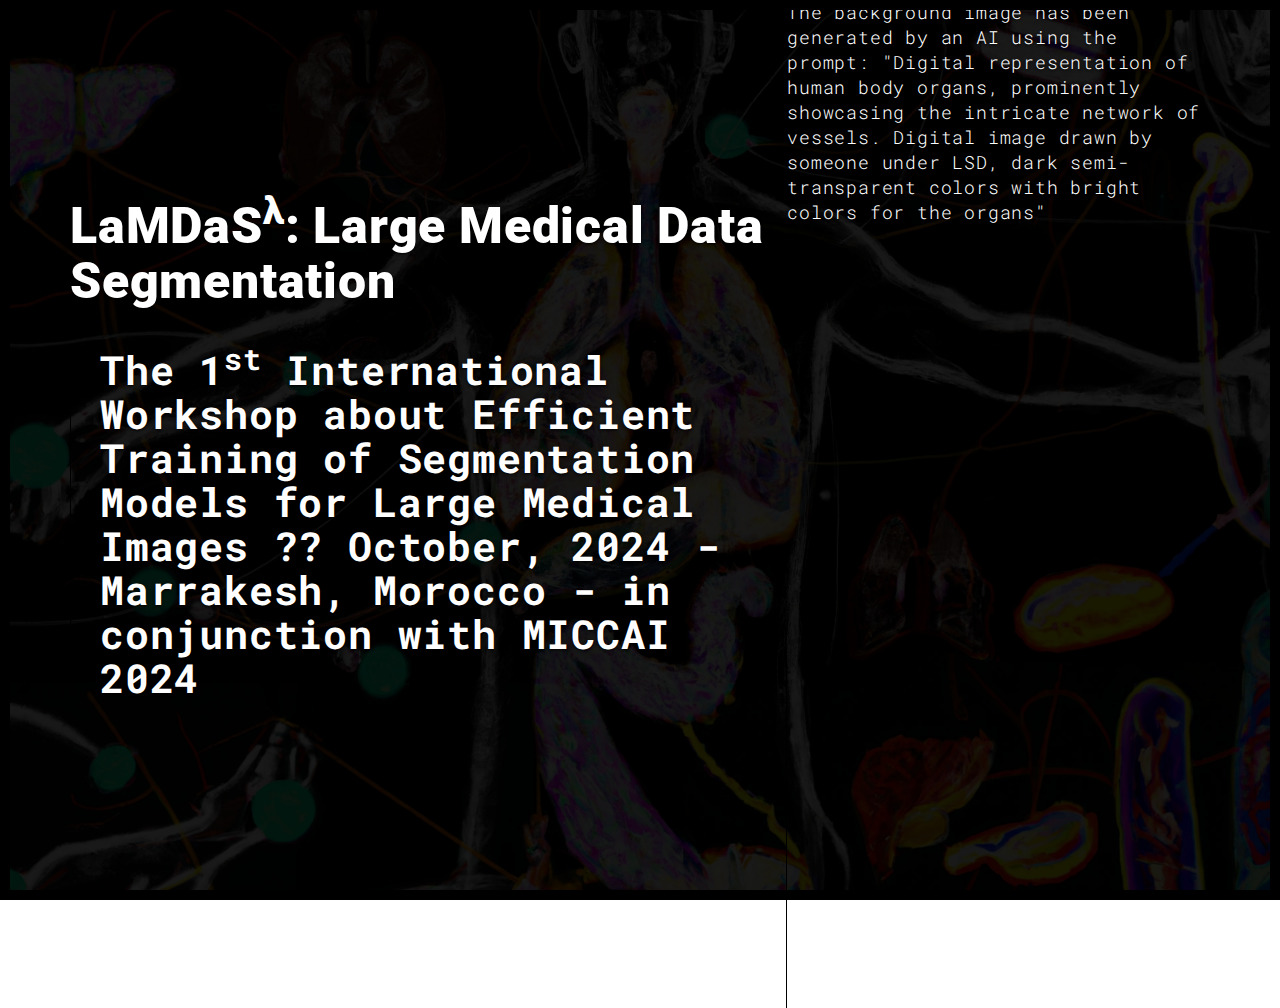
==== commit 1981c1aa: "update title" ====
--- a/index.html
+++ b/index.html
@@ -31,7 +31,7 @@
   <link href="./assets/favicon.ico" rel="icon">
   -->
 
-  <title>SASL3D Workshop</title>
+  <title>LaMDaS Workshop</title>
 
 <link href="./style.css" rel="stylesheet"></head>
 
@@ -50,26 +50,29 @@
 </header>
     
 <!-- Add your site or app content here -->
-  <div class="hero-full-container background-image-container white-text-container" style="background-image: url('./assets/images/space.png')">
+  <div class="hero-full-container background-image-container white-text-container" style="background-image: url('./assets/images/organs.png')">
     <div class="container">
       <div class="row">
-        <div class="col-xl-12">
+        <div class="col-xs-12">
           <div class="hero-full-wrapper">
             <div class="text-content">
-              <h1>Segmenting Structure in Large 3D Medical Volumes</h1>
+                <h1>LaMDaS<sup>λ</sup>: Large Medical Data Segmentation</h1>
                 <h2>
                 <span id="typed-strings">
-                  <span>1<sup>st</sup> International Workshop on the Segmentation of Structures in Large 3D Medical Volumes</span>
+                    <span>The 1<sup>st</sup> International Workshop about Efficient Training of Segmentation Models for Large Medical Images</span>
+
                   <span>?? October, 2024 - Marrakesh, Morocco - in conjunction with MICCAI 2024</span>
                 </span>
                 <span id="typed"></span>
               </h2>
             </div>
+              <p class="mini-footer-index">The background image has been generated by an AI using the prompt: "Digital representation of human body organs, prominently showcasing the intricate network of vessels. Digital image drawn by someone under LSD, dark semi-transparent colors with bright colors for the organs"</p>
           </div>
         </div>
       </div>
     </div>
   </div>
+
 
 <script>
   document.addEventListener("DOMContentLoaded", function (event) {
--- a/style.css
+++ b/style.css
@@ -311,7 +311,7 @@
 
 body {
 	font-family: Roboto Mono, Helvetica, Arial, sans-serif;
-	font-size: 16px;
+	font-size: 18px;
 	line-height: 1.78;
 	color: #000;
 	background-color: #fff
@@ -5890,7 +5890,12 @@
 	margin-bottom: 30px
 }
 
+.template-example {
+  text-align: justify;
+}
 .template-example .template-title-example {
+  display: block;
+  text-align: center;
 	font-weight: 400;
 	color: #34495e;
 	padding: 0;
